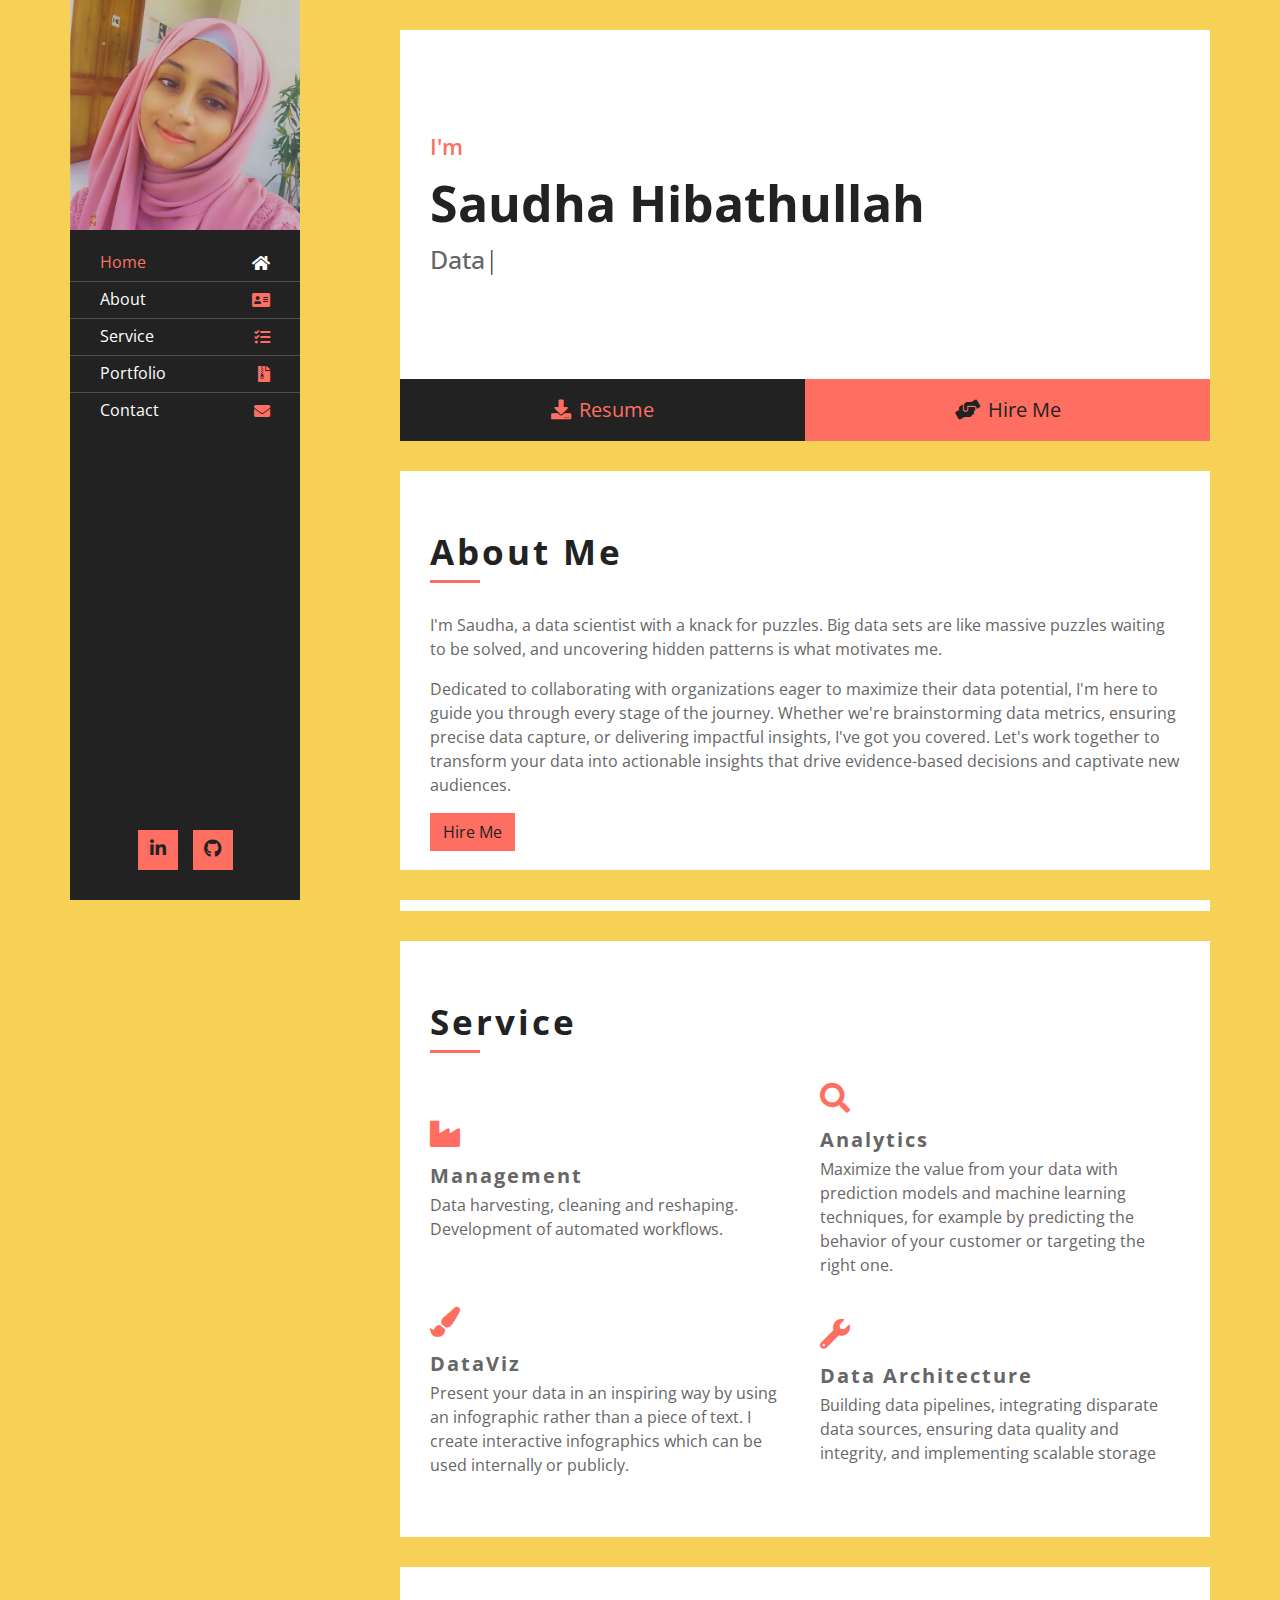
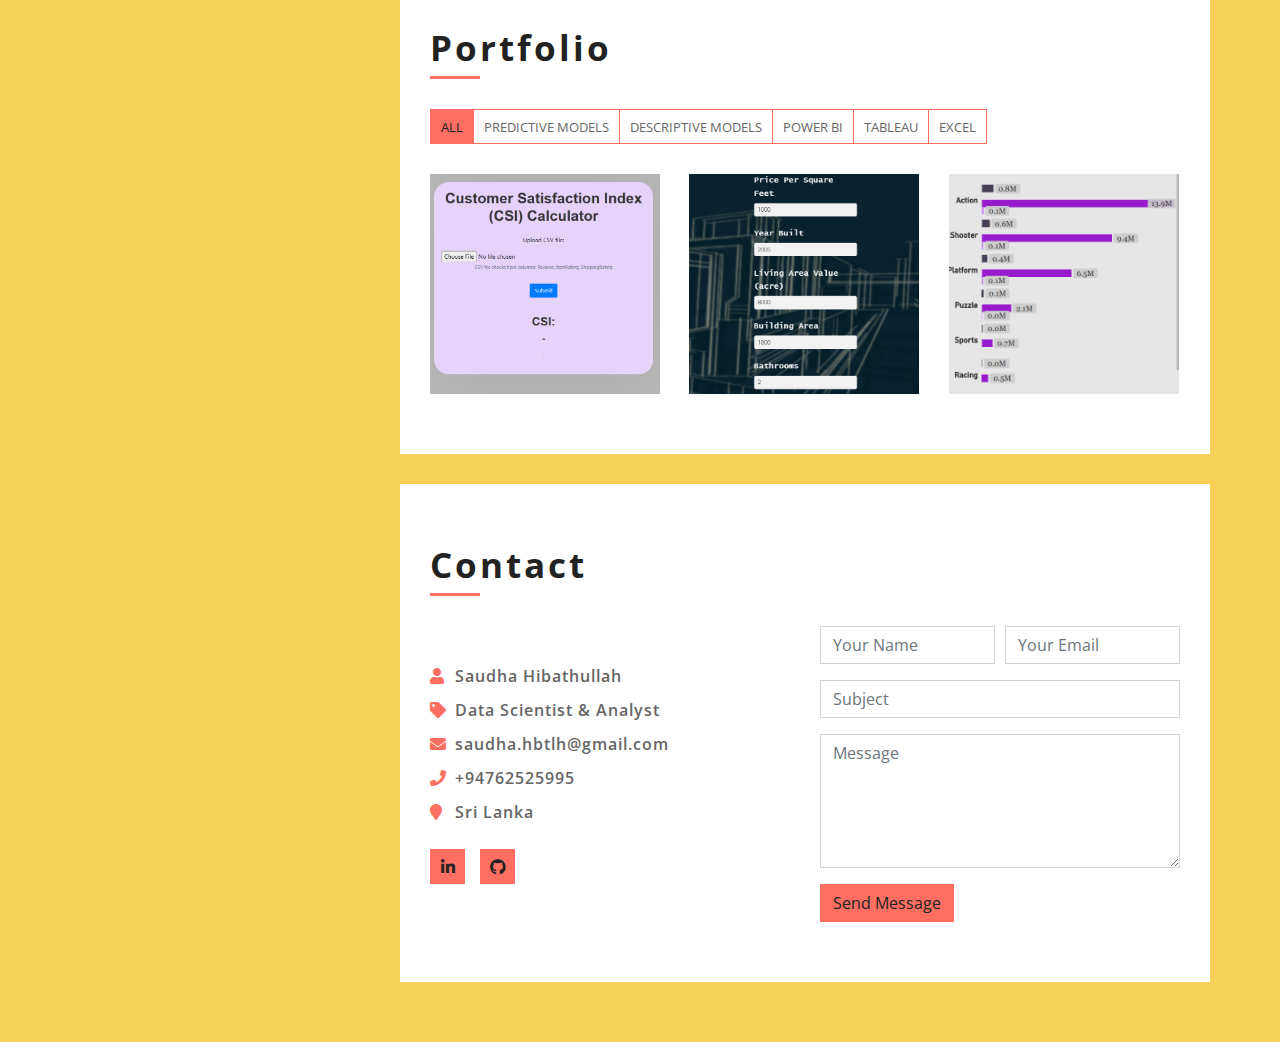
==== index.html @ 856d045b "Add files via upload" ====
<!DOCTYPE html>
<html lang="en">
    <head>
        <meta charset="utf-8">
        <title>Resume Website Template Free Download</title>
        <meta content="width=device-width, initial-scale=1.0" name="viewport">
        <meta content="Resume Website Template Free Download" name="keywords">
        <meta content="Resume Website Template Free Download" name="description">

        <!-- Favicon -->
        <link href="img/favicon.ico" rel="icon">

        <!-- Google Fonts -->
        <link href="https://fonts.googleapis.com/css2?family=Open+Sans:300;400;600;700;800&display=swap" rel="stylesheet">

        <!-- CSS Libraries -->
        <link href="https://stackpath.bootstrapcdn.com/bootstrap/4.4.1/css/bootstrap.min.css" rel="stylesheet">
        <link href="https://cdnjs.cloudflare.com/ajax/libs/font-awesome/5.10.0/css/all.min.css" rel="stylesheet">
        <link href="lib/slick/slick.css" rel="stylesheet">
        <link href="lib/slick/slick-theme.css" rel="stylesheet">
        <link href="lib/lightbox/css/lightbox.min.css" rel="stylesheet">

        <!-- Template Stylesheet -->
        <link href="css/style.css" rel="stylesheet">
    </head>

    <body data-spy="scroll" data-target=".navbar" data-offset="51">
        <div class="wrapper">
            <div class="sidebar" style="width: 230px;">
                <div class="sidebar-header">
                    <img src="img/portofolio.png" alt="Image">
                </div>
                <div class="sidebar-content">
                    <nav class="navbar navbar-expand-md bg-dark navbar-dark">
                        <a href="#" class="navbar-brand">Navigation</a>
                        <button type="button" class="navbar-toggler" data-toggle="collapse" data-target="#navbarCollapse">
                            <span class="navbar-toggler-icon"></span>
                        </button>
                        <div class="collapse navbar-collapse" id="navbarCollapse">
                            <ul class="nav navbar-nav">
                                <li class="nav-item">
                                    <a class="nav-link" href="#header">Home<i class="fa fa-home"></i></a>
                                </li>
                                <li class="nav-item">
                                    <a class="nav-link" href="#about">About<i class="fa fa-address-card"></i></a>
                                </li>
                                <li class="nav-item">
                                    <a class="nav-link" href="#service">Service<i class="fa fa-tasks"></i></a>
                                </li>
                                <li class="nav-item">
                                    <a class="nav-link" href="#portfolio">Portfolio<i class="fa fa-file-archive"></i></a>
                                </li>
                                <li class="nav-item">
                                    <a class="nav-link" href="#contact">Contact<i class="fa fa-envelope"></i></a>
                                </li>
                            </ul>
                        </div>
                    </nav>
                </div>
                <div class="sidebar-footer" style="width: 230px">
                    <a href="https://www.linkedin.com/in/saudha-hibathullah-7328602b0/" target="_blank"><i class="fab fa-linkedin-in"></i></a>

                    <a href="https://github.com/saudha-hbtlh" target="_blank"><i class="fab fa-github"></i></a>
                </div>
            </div>
            <div class="content">
                <!-- Header Start -->
                <div class="header" id="header">
                    <div class="content-inner">
                        <p>I'm</p>
                        <h1>Saudha Hibathullah</h1>
                        <h2></h2>
                        <div class="typed-text">Data Scientist , Data Analyst</div>
                    </div>
                </div>
                <!-- Header End -->
                
                <!-- Large Button Start -->
                <div class="large-btn">
                    <div class="content-inner">
                        <a class="btn" href="Resume.pdf" target="_blank"><i class="fa fa-download"></i>Resume</a>
                        <a id="hireMeBtn" class="btn" href="#"><i class="fa fa-hands-helping"></i>Hire Me</a>
                    </div>
                </div>
                <!-- Large Button End -->
                
                <!-- About Start -->
                <div class="about" id="about">
                    <div class="content-inner">
                        <div class="content-header">
                            <h2>About Me</h2>
                        </div>
                        <div class="row align-items-center">
                            
                            <div class="col-md-6 col-lg-12">
                                <p>
                                    I'm Saudha, a data scientist with a knack for puzzles. Big data sets are like massive puzzles waiting to be solved, and uncovering hidden patterns is what motivates me.
                                </p>
                                <p>
                                    Dedicated to collaborating with organizations eager to maximize their data potential, I'm here to guide you through every stage of the journey. Whether we're brainstorming data metrics, ensuring precise data capture, or delivering impactful insights, I've got you covered. Let's work together to transform your data into actionable insights that drive evidence-based decisions and captivate new audiences.
                                </p>
                                <a <a id="hireBtn" class="btn" href="#">Hire Me</a>
                            </div>
                        </div>
                    </div>
                </div>
                <!-- About End -->

                 <!-- Service Start -->
                 <div class="service" id="service">
                    <div class="content-inner">
                        <div class="content-header">
                            <h2>Service</h2>
                        </div>
                        <div class="row align-items-center">
                            <div class="col-md-6">
                                <div class="srv-col">
                                    <i class="fa fa-industry"></i>
                                    <h3>Management</h3>
                                    <p>Data harvesting, cleaning and reshaping. Development of automated workflows.</p>
                                </div>
                            </div>
                            <div class="col-md-6">
                                <div class="srv-col">
                                    <i class="fa fa-search"></i>
                                    <h3>Analytics</h3>
                                    <p>Maximize the value from your data with prediction models and machine learning techniques, for example by predicting the behavior of your customer or targeting the right one.

                                    </p>
                                </div>
                            </div>
                            <div class="col-md-6">
                                <div class="srv-col">
                                    <i  class="fa fa-paint-brush" aria-hidden="true""></i>
                                    <h3>DataViz</h3>
                                    <p>Present your data in an inspiring way by using an infographic rather than a piece of text. I create interactive infographics which can be used internally or publicly.</p>
                                </div>
                            </div>
                            <div class="col-md-6">
                                <div class="srv-col">
                                    <i class="fa fa-wrench"></i>
                                    <h3>Data Architecture</h3>
                                    <p>Building data pipelines, integrating disparate data sources, ensuring data quality and integrity, and implementing scalable storage </p>
                                </div>
                            </div>
                        </div>
                    </div>
                </div>
                <!-- Service Start -->
                
                <!-- Portfolio Start -->
                <div class="portfolio" id="portfolio">
                    <div class="content-inner">
                        <div class="content-header">
                            <h2>Portfolio</h2>
                        </div>
                        <div class="row">
                            <div class="col-lg-12">
                                <ul id="portfolio-flters">
                                    <li data-filter="*" class="filter-active">All</li>
                                    <li data-filter=".web-des">Predictive Models</li>
                                    <li data-filter=".web-dev">Descriptive Models</li>
                                    <li data-filter=".dig-mar">Power BI</li>
                                    <li data-filter=".tableau">Tableau</li>
                                    <li data-filter=".excel">Excel</li>
                                </ul>
                            </div>
                        </div>
                        <div class="row portfolio-container">
                            <div class="col-lg-4 col-md-6 portfolio-item web-dev">
                                <div class="portfolio-wrap">
                                    <figure>
                                        <img src="img/sales.png" class="img-fluid" alt="">
                                        <a href="salesmodel.html" class="link-preview" title="Preview"><i class="fa fa-eye"></i></a>
                                        <a href="https://github.com/saudha-hbtlh/Sales-Sheet-Scanner" target="_blank" class="link-details" title="View the project"><i class="fa fa-link"></i></a>
                                        <a class="portfolio-title" href="#">Sales Sheet Scanner <span>Descriptive Model</span></a>
                                    </figure>
                                </div>
                            </div>

                            <div class="col-lg-4 col-md-6 portfolio-item web-des">
                                <div class="portfolio-wrap">
                                    <figure>
                                        <img src="img/georgia1.png" class="img-fluid" alt="">
                                        <a href="georgia.html" class="link-preview" title="Preview"><i class="fa fa-eye"></i></a>
                                        <a href="https://github.com/saudha-hbtlh/Georgia-RealEstate-Price-Prediction/tree/main" class="link-details" title="View the project"><i class="fa fa-link"></i></a>
                                        <a class="portfolio-title" href="#">Georgia Real Estate Price Prediction Web App <span>Predictive Model</span></a>
                                    </figure>
                                </div>
                            </div>

                            <div class="col-lg-4 col-md-6 portfolio-item dig-mar">
                                <div class="portfolio-wrap">
                                    <figure>
                                        <img src="img/vg4.png" class="img-fluid" alt="">
                                        <a href="vg.html" class="link-preview" title="Preview"><i class="fa fa-eye"></i></a>
                                        <a class="portfolio-title" href="#">Market Trends of Video Games <span>Power BI</span></a>
                                    </figure>
                                </div>
                            </div>

                           
                        </div>
                    </div>
                </div>
                <!-- Portfolio End -->
                
                <!-- Contact Start -->
                <div class="contact" id="contact">
                    <div class="content-inner">
                        <div class="content-header">
                            <h2>Contact</h2>
                        </div>
                        <div class="row align-items-center">
                            <div class="col-md-6">
                                <div class="contact-info">
                                    <p><i class="fa fa-user"></i>Saudha Hibathullah</p>
                                    <p><i class="fa fa-tag"></i>Data Scientist & Analyst</p>
                                    <p><i class="fa fa-envelope"></i><a href="mailto:saudha.hbtlh@gmail.com">saudha.hbtlh@gmail.com</a></p>
                                    <p><i class="fa fa-phone"></i><a href="tel:+94762525995">+94762525995</a></p>
                                    <p><i class="fa fa-map-marker"></i>Sri Lanka</p>
                                    <div class="social">
                                        <a class="btn" href="https://www.linkedin.com/in/saudha-hibathullah-7328602b0/" target="_blank"><i class="fab fa-linkedin-in"></i></a>
                                        <a class="btn" href="https://github.com/saudha-hbtlh" target="_blank"><i class="fab fa-github"></i></a>
                                    </div>
                                </div>
                            </div>
                            <div class="col-md-6">
                                <form id="myForm" action="https://api.web3forms.com/submit" method="POST" class="form">
                                    <input type="hidden" name="access_key" value="69e01847-ccc5-4aa5-8fdf-05f185cad42c">
                                    <div class="form-row">
                                        <div class="form-group col-md-6">
                                            <input type="text" class="form-control" placeholder="Your Name" name="name">
                                        </div>
                                        <div class="form-group col-md-6">
                                            <input type="email" class="form-control" placeholder="Your Email" name="email">
                                        </div>
                                    </div>
                                    <div class="form-group">
                                        <input type="text" class="form-control" placeholder="Subject" name="subject">
                                    </div>
                                    <div class="form-group">
                                        <textarea class="form-control" rows="5" placeholder="Message" name="message"></textarea>
                                    </div>
                                    <div><button class="btn" type="submit">Send Message</button></div>
                                </form>
                                <script>
                                    document.addEventListener("DOMContentLoaded", function() {
                                        // Get the form element
                                        const form = document.getElementById("myForm");
                                        
                                        // Add event listener for form submission
                                        form.addEventListener("submit", function(event) {
                                            // Prevent the default form submission
                                            event.preventDefault();
                                            
                                            // Submit the form data asynchronously
                                            submitForm();
                                        });
                                        
                                        // Function to submit form data asynchronously
                                        function submitForm() {
                                            // Assuming you are using fetch API to submit the form data
                                            fetch(form.action, {
                                                method: form.method,
                                                body: new FormData(form)
                                            })
                                            .then(response => {
                                                // Check if the form submission was successful
                                                if (response.ok) {
                                                    // Clear the form fields
                                                    form.reset();
                                                    alert("Message sent successfully! I'll reach you out shortly");
                                                } else {
                                                    throw new Error("Message failed..");
                                                }
                                            })
                                            .catch(error => {
                                                console.error("Error:", error);
                                            });
                                        }
                                    });
                                </script>
                                
                            </div>
                        </div>
                    </div>
                </div>
                <!-- Contact End -->
                
                <!-- Footer Start -->
                <div class="footer">
                    <div class="content-inner">
                        <div class="row align-items-center">
                           
                        </div>
                    </div>
                </div>
                <!-- Footer Start -->
            </div>
        </div>
        
        <!-- Back to Top -->
        <a href="#" class="back-to-top"><i class="fa fa-angle-double-up"></i></a>
        
        <!-- JavaScript Libraries -->
        <script src="https://code.jquery.com/jquery-3.4.1.min.js"></script>
        <script src="https://stackpath.bootstrapcdn.com/bootstrap/4.4.1/js/bootstrap.bundle.min.js"></script>
        <script src="lib/easing/easing.min.js"></script>
        <script src="lib/slick/slick.min.js"></script>
        <script src="lib/typed/typed.min.js"></script>
        <script src="lib/waypoints/waypoints.min.js"></script>
        <script src="lib/isotope/isotope.pkgd.min.js"></script>
        <script src="lib/lightbox/js/lightbox.min.js"></script>
        
        <!-- Template Javascript -->
        <script src="js/main.js"></script>
    </body>
</html>
---- css/style.css ----
/**********************************/
/********** General CSS ***********/
/**********************************/
body {
    color: #666666;
    background: #F6D155;
    font-family: 'Open Sans', sans-serif;
}

a {
    color: #222222;
    transition: all .3s;
}

a:hover,
a:active,
a:focus {
    color: #FF6F61;
    outline: none;
    text-decoration: none;
}

.btn:focus {
    box-shadow: none;
}


/**********************************/
/****** Layout with Sidebar *******/
/**********************************/
.wrapper {
    position: relative;
    margin: 0 auto;
    width: 100%;
    max-width: 1140px;
}

.wrapper .sidebar {
    position: relative;
    width: 100%;
    float: left;
    background: #222222;
}

.wrapper .content {
    position: relative;
    width: 100%;
    padding: 15px;
    float: left;
    background: #F6D155;
}

.wrapper .sidebar-header,
.wrapper .sidebar-footer {
    display: none;
}

.navbar {
    padding: 15px;
    background: #222222 !important;
}

.navbar-expand-md .navbar-nav .nav-item {
    width: 100%;
    border-top: 1px solid rgba(255, 255, 255, .2);
}

.navbar-expand-md .navbar-nav .nav-item:first-child{
    border-top: none;
}

.navbar-expand-md .navbar-nav .nav-link {
    color: #ffffff;
    padding: 5px 15px 7px 15px;
    transition: all .3s;
}

.navbar-expand-md .navbar-nav .nav-link i {
    color: #FF6F61;
    float: right;
    padding-top: 5px;
    transition: all .3s;
}

.navbar-expand-md .navbar-nav .nav-link:hover,
.navbar-expand-md .navbar-nav .nav-link.active {
    color: #FF6F61;
}

.navbar-expand-md .navbar-nav .nav-link:hover i,
.navbar-expand-md .navbar-nav .nav-link.active i{
    color: #ffffff;
}


.wrapper .sidebar,
.wrapper .content {
    -webkit-transition: margin 200ms ease-out;
    -moz-transition: margin 200ms ease-out;
    -o-transition: margin 200ms ease-out;
    transition: margin 200ms ease-out;
}

@media (min-width: 768px) {
    .wrapper .content {
        padding: 30px 0px 30px 30px;
    }
    
    .wrapper .content::before,
    .wrapper .content::after {
        position: fixed;
        content: "";
        width: 100%;
        height: 30px;
        background: #F6D155;
        z-index: 1;
    }
    
    .wrapper .content::before {
        top: 0;
    }
    
    .wrapper .content::after {
        bottom: 0;
    }
    
    .wrapper .sidebar {
        position: fixed;
        width: 300px;
        height: 100%;
        margin-left: -250px;
        float: left;
        overflow: auto;
        scrollbar-width: thin;
        scrollbar-color: gray;
        z-index: 2;
    }

    .wrapper .sidebar:hover {
        margin-left: 0px;
    }
    
    .wrapper .content {
        position: relative;
        width: calc(100% - 50px);
        margin-left: 50px;
        float: right;
    }
    
    .wrapper .sidebar:hover  .sidebar-header {
        position: relative;
        display: block;
        width: 100%;
    }

    .wrapper .sidebar .sidebar-header img {
        width: 100%;
        height: auto;
    }
    
    .navbar-brand {
        display: none;
    }
    
    .navbar {
        padding: 15px 0;
        flex-direction: column;
    }
    
    .wrapper .sidebar:hover .navbar-expand-md .navbar-nav .nav-link {
        padding: 5px 30px 7px 30px;
    }
    
    .wrapper .sidebar::-webkit-scrollbar {
        width: 7px;
    }

    .wrapper .sidebar::-webkit-scrollbar-track {
        -webkit-box-shadow: inset 0 0 6px rgba(0,0,0,0.1);
    }

    .wrapper .sidebar::-webkit-scrollbar-thumb {
        background-color: darkgrey;
        outline: 1px solid slategrey;
        border-radius: 7px
    }
    
    .navbar-brand {
        display: none;
    }
    
    .sidebar .sidebar-footer {
        width: 300px;
        position: fixed;
        bottom: 0;
        padding: 15px;
        font-size: 0;
        text-align: center;
        background: #222222;
    }
    
    .sidebar .sidebar-footer a {
        display: inline-block;
        width: 40px;
        height: 40px;
        padding: 5px 0;
        margin: 0 15px 15px 0;
        text-align: center;
        font-size: 18px;
        color: #222222;
        background: #FF6F61;
    }
    
    .sidebar .sidebar-footer a:last-child {
        margin-right: 0;
    }
    
    .sidebar .sidebar-footer a:hover {
        color: #FF6F61;
        background: #ffffff;
    }
    
    .sidebar:hover .sidebar-footer {
        display: block;
    }
}

@media (min-width: 992px) {
    .wrapper .sidebar {
        margin: 0;
    }

    .wrapper .content {
        width: calc(100% - 300px);
        margin-left: 300px;
    }

    .sidebar .sidebar-header {
        position: relative;
        display: block;
        width: 100%;
    }
    
    .navbar-expand-md .navbar-nav .nav-link {
        padding: 5px 30px 7px 30px;
    }
    
    .sidebar .sidebar-footer {
        display: block;
    }
}

@media (max-width: 1140px) {
    .wrapper .content {
        padding: 30px;
    }
}

@media (max-width: 576px) {
    .wrapper .content {
        padding: 15px;
    }
}


/**********************************/
/******** Back to Top CSS *********/
/**********************************/
.back-to-top {
    position: fixed;
    display: none;
    width: 30px;
    height: 30px;
    text-align: center;
    line-height: 1;
    font-size: 30px;
    right: 30px;
    bottom: 30px;
    transition: background 0.5s;
    z-index: 11;
}

.back-to-top i {
    color: #222222;
}

.back-to-top i:hover {
    color: #FF6F61;
}

.back-to-top {
    -webkit-animation: action 1s infinite  alternate;
    animation: action 1s infinite  alternate;
}

@-webkit-keyframes action {
    0% { transform: translateY(0); }
    100% { transform: translateY(-15px); }
}

@keyframes action {
    0% { transform: translateY(0); }
    100% { transform: translateY(-15px); }
}


/**********************************/
/*********** Header CSS ***********/
/**********************************/
.header {
    position: relative;
    background: #ffffff;
}

.header .content-inner {
    padding: 100px 30px;
    background: url() right bottom no-repeat;
    background-size: contain;
}

.header p {
    color: #FF6F61;
    font-size: 22px;
    font-weight: 600;
    margin-bottom: 10px;
}

.header h1 {
    color: #222222;
    font-size: 50px;
    font-weight: 700;
}

.header h2 {
    display: inline-block;
    margin: 0;
    height: 25px;
    font-size: 25px;
}

.header .typed-text {
    display: none;
}

.header .typed-cursor {
    font-size: 25px;
    font-weight: 300;
    color: #222222;
}

.large-btn .content-inner {
    font-size: 0;
    border-bottom: 30px solid #F6D155;
}

.large-btn .btn {
    position: relative;
    width: 50%;
    padding: 15px 0;
    color: #FF6F61;
    font-size: 20px;
    background: #222222;
    border-radius: 0;
}

.large-btn .btn:last-child {
    color: #222222;
    background: #FF6F61;
}

.large-btn .btn i {
    margin-right: 8px;
}

.large-btn .btn::after {
    position: absolute;
    content: "";
    width: 0;
    height: 100%;
    top: 0;
    left: 0;
    transition: all .3s;
}

.large-btn .btn:hover::after {
    width: 100%;
    background: rgba(255, 255, 255, .1);
}


/**********************************/
/******* Content Header CSS *******/
/**********************************/
.content-header {
    position: relative;
    width: 100%;
    margin-bottom: 30px;
    padding-bottom: 10px;
}

.content-header h2 {
    color: #222222;
    font-size: 35px;
    font-weight: 700;
    letter-spacing: 3px;
    margin: 0;
}

.content-header::after {
    content: '';
    position: absolute;
    display: block;
    width: 50px;
    height: 3px;
    bottom: 0;
    left: 0;
    background: #FF6F61;
}


/**********************************/
/*********** About CSS ************/
/**********************************/
.about {
    position: relative;
    padding: 60px 30px;
    background: #ffffff;
    border-bottom: 30px solid #F6D155;
}


.about img {
    width: 100%;
    height: auto;
}

@media(max-width: 767.98px) {
    .about img {
        margin-bottom: 15px;
    }
}

.about .btn {
    border-radius: 0;
    color: #222222;
    background: #FF6F61;
    transition: all .3s;
}

.about .btn:hover {
    color: #FF6F61;
    background: #222222;
}

.about .skills {
    padding-top: 15px;
}

.about .skill-name {
    margin-top: 15px;
}

.about .skill-name p {
    display: inline-block;
    margin-bottom: 5px;
    font-size: 16px;
    font-weight: 400;
}

.about .skill-name p:last-child {
    float: right;
}

.about .progress {
    height: 5px;
    border: 1px solid #FF6F61;
    border-radius: 0;
    background: #ffffff;
}

.about .progress .progress-bar {
    width: 1px;
    background: #FF6F61;
    border-radius: 0;
    transition: 1s;
}


/**********************************/
/********* Education CSS **********/
/**********************************/
.education {
    position: relative;
    padding: 60px 30px;
    background: #ffffff;
    border-bottom: 30px solid #F6D155;
}

.education .edu-col {
    position: relative;
    width: 100%;
    padding: 20px 0 20px 20px;
    border-left: 1px solid #FF6F61;
    border-bottom: 1px solid #FF6F61;
}

.education .col-md-6:first-child .edu-col {
    padding-top: 0;
}

.education .col-md-6:last-child .edu-col {
    border-bottom: none;
    padding-bottom: 0;
}

@media (min-width: 768px) {
    .education .col-md-6:nth-child(-n+2) .edu-col {
        padding-top: 0;
    }

    .education .col-md-6:last-child .edu-col,
    .education .col-md-6:nth-last-child(2) .edu-col {
        border-bottom: none;
        padding-bottom: 0;
    }
}

.education .edu-col span {
    position: relative;
    display: block;
    font-size: 13px;
    letter-spacing: 1px;
    margin-bottom: 10px;
}

.education .edu-col span::before {
    position: absolute;
    content: "";
    width: 11px;
    height: 11px;
    background: #FF6F61;
    top: 5px;
    left: -26px;
    border-radius: 5px;
}

.education .edu-col span i {
    color: #FF6F61;
}

.education .edu-col h3 {
    font-size: 20px;
    font-weight: 700;
    letter-spacing: 2px;
}

.education .edu-col p {
    margin: 0;
}


/**********************************/
/********* Experience CSS *********/
/**********************************/
.experience {
    position: relative;
    padding: 60px 30px;
    background: #ffffff;
    border-bottom: 30px solid #F6D155;
}

.experience .exp-col {
    position: relative;
    width: 100%;
    padding: 20px 0 20px 20px;
    border-left: 1px solid #FF6F61;
    border-bottom: 1px solid #FF6F61;
}

.experience .col-md-6:first-child .exp-col {
    padding-top: 0;
}

.experience .col-md-6:last-child .exp-col {
    border-bottom: none;
    padding-bottom: 0;
}

@media (min-width: 768px) {
    .experience .col-md-6:nth-child(-n+2) .exp-col {
        padding-top: 0;
    }

    .experience .col-md-6:last-child .exp-col,
    .experience .col-md-6:nth-last-child(2) .exp-col {
        border-bottom: none;
        padding-bottom: 0;
    }
}

.experience .exp-col span {
    position: relative;
    display: block;
    font-size: 13px;
    letter-spacing: 1px;
    margin-bottom: 10px;
}

.experience .exp-col span::before {
    position: absolute;
    content: "";
    width: 11px;
    height: 11px;
    background: #FF6F61;
    top: 5px;
    left: -26px;
    border-radius: 5px;
}

.experience .exp-col span i {
    color: #FF6F61;
}

.experience .exp-col h3 {
    font-size: 20px;
    font-weight: 700;
    letter-spacing: 2px;
    margin-bottom: 5px;
}

.experience .exp-col h4 {
    font-size: 14px;
    font-weight: 400;
    font-style: italic;
    margin-bottom: 5px;
}

.experience .exp-col h5 {
    font-size: 16px;
    font-weight: 600;
    margin-bottom: 10px;
}

.experience .exp-col p {
    margin: 0;
}


/**********************************/
/*********** Service CSS **********/
/**********************************/
.service {
    position: relative;
    padding: 60px 30px 30px 30px;
    background: #ffffff;
    border-bottom: 30px solid #F6D155;
}

.service .srv-col {
    position: relative;
    width: 100%;
    margin-bottom: 30px;
}

.service .srv-col i {
    font-size: 30px;
    color: #FF6F61;
    margin-bottom: 15px;
}

.service .srv-col h3 {
    font-size: 20px;
    font-weight: 700;
    letter-spacing: 2px;
    margin-bottom: 5px;
}

.experience .exp-col h4 {
    font-size: 14px;
    font-weight: 400;
    font-style: italic;
    margin-bottom: 5px;
}

.experience .exp-col h5 {
    font-size: 16px;
    font-weight: 600;
    margin-bottom: 10px;
}

.experience .exp-col p {
    margin: 0;
}


/**********************************/
/********** Portfolio CSS *********/
/**********************************/
.portfolio {
    position: relative;
    padding: 60px 30px 30px 30px;
    background: #ffffff;
    border-bottom: 30px solid #F6D155;
}

.portfolio #portfolio-flters {
    padding: 0;
    margin: -15px 0 30px 0;
    list-style: none;
    font-size: 0;
}

.portfolio #portfolio-flters li {
    cursor: pointer;
    margin: 15px -1px 0 0;
    display: inline-block;
    height: 35px;
    padding: 10px;
    color: #666666;
    font-size: 13px;
    line-height: 15px;
    text-transform: uppercase;
    border: 1px solid #FF6F61;
    background: #ffffff;
    transition: all 0.3s ease-in-out;
}

.portfolio #portfolio-flters li:hover,
.portfolio #portfolio-flters li.filter-active {
    background: #FF6F61;
    color: #222222;
}

.portfolio .portfolio-item {
    position: relative;
    height: 250px;
    overflow: hidden;
}

.portfolio .portfolio-item figure {
    background: #ffffff;
    overflow: hidden;
    height: 220px;
    position: relative;
    border-radius: 0;
    margin: 0; 
}

.portfolio .portfolio-item figure img {
    width: 100%; 
    height: 100%; 
    object-fit: cover; 
}

.portfolio .portfolio-item figure:hover img {
    opacity: 0.3;
    transition: 0.3s;
}

.portfolio .portfolio-item figure .link-preview,
.portfolio .portfolio-item figure .link-details,
.portfolio .portfolio-item figure .portfolio-title {
    position: absolute;
    display: inline-block;
    opacity: 0;
    line-height: 1;
    text-align: center;
    width: 45px;
    height: 35px;
    background: #FF6F61;
    transition: 0.2s linear;
}

.portfolio .portfolio-item figure .link-preview i,
.portfolio .portfolio-item figure .link-details i {
    color: #222222;
    padding-top: 10px;
    font-size: 16px;
}

.portfolio .portfolio-item figure .link-preview:hover,
.portfolio .portfolio-item figure .link-details:hover {
    background: #222222;
}

.portfolio .portfolio-item figure .link-preview:hover i,
.portfolio .portfolio-item figure .link-details:hover i {
    color: #FF6F61;
}

.portfolio .portfolio-item figure .link-preview {
    left: 50%;
    top: calc(25% - 18px);
}

.portfolio .portfolio-item figure .link-details {
    right: 50%;
    top: calc(25% - 18px);
}

.portfolio .portfolio-item figure .portfolio-title {
    margin: 0;
    width: 100%;
    height: 50%;
    left: 0;
    right: 0;
    top: 100%;
    padding: 30px 10px;
    color: #222222;
    font-size: 16px;
    font-weight: 600;
    background: rgba(255, 111, 97, .5);
    border-radius: 0;
}

.portfolio .portfolio-item figure .portfolio-title:hover {
    text-decoration: none;
}

.portfolio .portfolio-item figure .portfolio-title span {
    display: block;
    margin-top: 10px;
    font-family: 'Open Sans', sans-serif;
    font-size: 13px;
    font-weight: 300;
}

.portfolio .portfolio-item figure:hover .link-preview {
    opacity: 1;
    left: calc(50% - 61px);
}

.portfolio .portfolio-item figure:hover .link-details {
    opacity: 1;
    right: calc(50% - 61px);
}

.portfolio .portfolio-item figure:hover .portfolio-title {
    opacity: 1;
    top: 50%;
}


/**********************************/
/*********** Review CSS ***********/
/**********************************/
.review {
    position: relative;
    background: #ffffff;
    border-bottom: 30px solid #F6D155;
}

.review .content-inner {
    position: relative;
    padding: 60px 30px;
    background: url(../img/quote.png) right bottom no-repeat;
}

.review .review-text p {
    font-size: 18px;
    font-style: italic;
}

.review .review-img {
    display: flex;
    align-items: center;
}

.review .review-img img {
    width: 80px; 
    height: 80px; 
    object-fit: cover;
    margin-right: 15px;
}

.review .review-name h3 {
    font-size: 18px;
    font-weight: 700;
    letter-spacing: 2px;
    margin-bottom: 5px;
}

.review .review-name p {
    font-size: 14px;
    margin-bottom: 0;
}

.review .review-text .ratting {
    margin-bottom: 5px;
}

.review .review-text .ratting i {
    color: #FF6F61;
    font-size: 14px;
}

.review .slick-slider:hover .slick-prev {
    left: 30px;
}

.review .slick-slider:hover .slick-next {
    right: 30px;
}

.review-slider .slick-prev,
.review-slider .slick-next {
    width: 35px;
    height: 35px;
    z-index: 1;
    opacity: 0;
    transition: .5s;
    background: rgba(255, 111, 97, .7);
}

.review-slider .slick-prev {
    left: 55px;
}

.review-slider .slick-next {
    right: 55px;
}

.review-slider.slick-slider:hover .slick-prev {
    left: 15px;
    opacity: 1;
}

.review-slider.slick-slider:hover .slick-next {
    right: 15px;
    opacity: 1;
}

.review-slider .slick-prev:hover,
.review-slider .slick-prev:focus,
.review-slider .slick-next:hover,
.review-slider .slick-next:focus {
    background: rgba(0, 0, 0, .7);
}

.review-slider .slick-prev:hover::before,
.review-slider .slick-prev:focus::before,
.review-slider .slick-next:hover::before,
.review-slider .slick-next:focus::before {
    color: #FF6F61;
}

.review-slider .slick-prev::before,
.review-slider .slick-next::before {
    font-family: "Font Awesome 5 Free";
    font-weight: 900;
    font-size: 18px;
    color: #ffffff;
}

.review-slider .slick-prev::before {
    content: "\f104";
}

.review-slider .slick-next::before {
    content: "\f105";
}

.review-slider .slick-dots {
    bottom: 15px;
}

.review-slider .slick-dots li button:before {
    color: #ffffff;
    font-size: 15px;
}

.review-slider .slick-dots li.slick-active button:before {
    color: #FF6F61;
}

.review-slider.slick-slider {
    margin-bottom: 0;
}


/**********************************/
/*********** Contact CSS ***********/
/**********************************/
.contact {
    position: relative;
    padding: 60px 30px 30px 30px;
    background: #ffffff;
}

.contact .contact-info {
    position: relative;
    width: 100%;
    margin-bottom: 30px;
}

.contact .contact-info p {
    font-size: 16px;
    font-weight: 600;
    letter-spacing: 1px;
    margin-bottom: 10px;
}

.contact .contact-info p i {
    width: 25px;
    color: #FF6F61;
}

.contact .contact-info p a {
    color: #666666;
}

.contact .contact-info p a:hover {
    color: #FF6F61;
    text-decoration: none;
}

.contact .social {
    font-size: 0;
}

.contact .social a {
    width: 35px;
    height: 35px;
    padding: 5px 0;
    color: #222222;
    background: #FF6F61;
    border-radius: 0;
    margin-top: 15px;
    margin-right: 15px;
    transition: all .3s;
}

.contact .social a:last-child {
    margin-right: 0;
}

.contact .social a:hover {
    color: #FF6F61;
    background: #222222;
}

.contact .form {
    position: relative;
    width: 100%;
    margin-bottom: 30px;
}

.contact .form .form-control {
    border-radius: 0;
}

.contact .form .form-control:focus {
    box-shadow: none;
    border-color: #FF6F61;
}

.contact .form .btn {
    color: #222222;
    background: #FF6F61;
    border-radius: 0;
    transition: all .3s;
}

.contact .form .btn:hover {
    color: #FF6F61;
    background: #222222;
}


/**********************************/
/*********** Footer CSS ***********/
/**********************************/
.footer {
    position: relative;
    width: 100%;
    padding: 30px 30px 0 30px;
    background: #F6D155;
}

.footer .col-md-6:last-child {
    text-align: right;
}

@media(max-width: 767.98px) {
    .footer .col-md-6,
    .footer .col-md-6:last-child{
        text-align: center;
    }
}

.footer p {
    color: #222222;
    margin: 0;
}

.footer a {
    color: #FF6F61;
    font-weight: 600;
}

.footer a:hover {
    color: #222222;
}
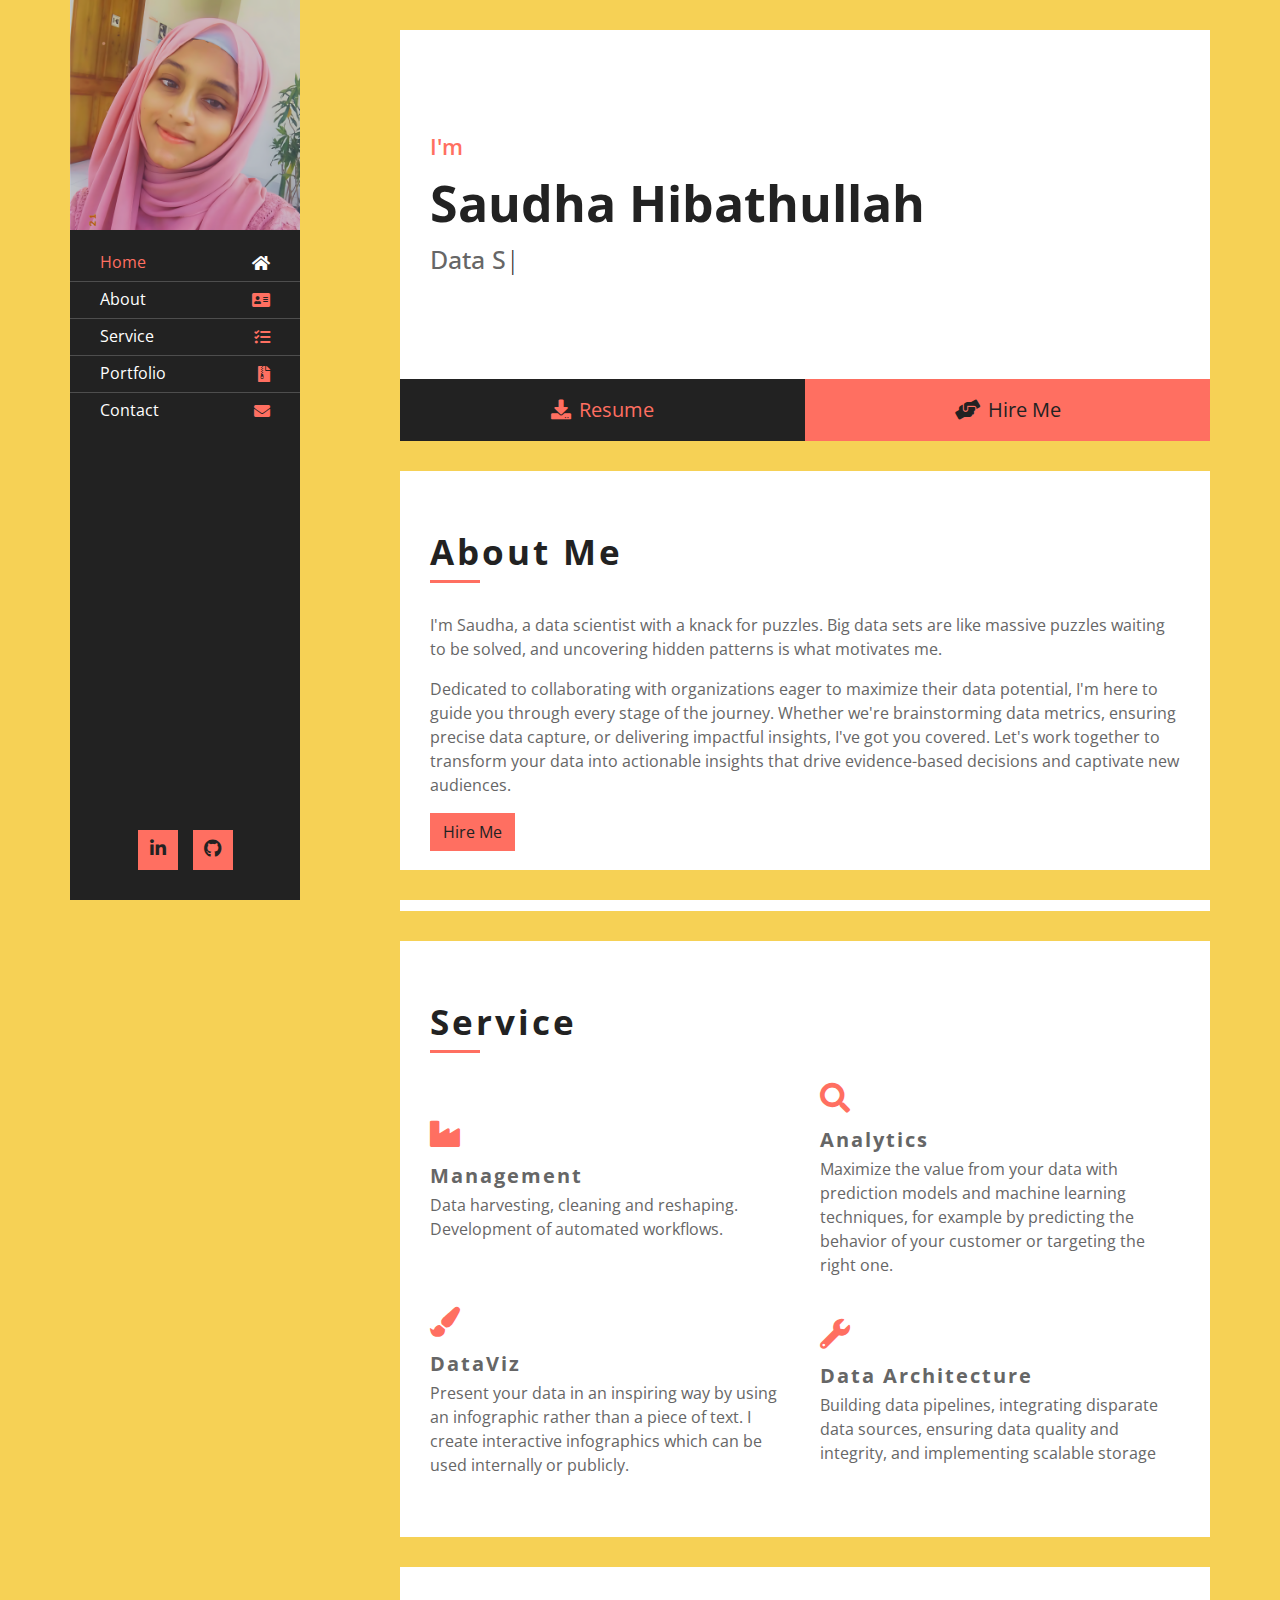
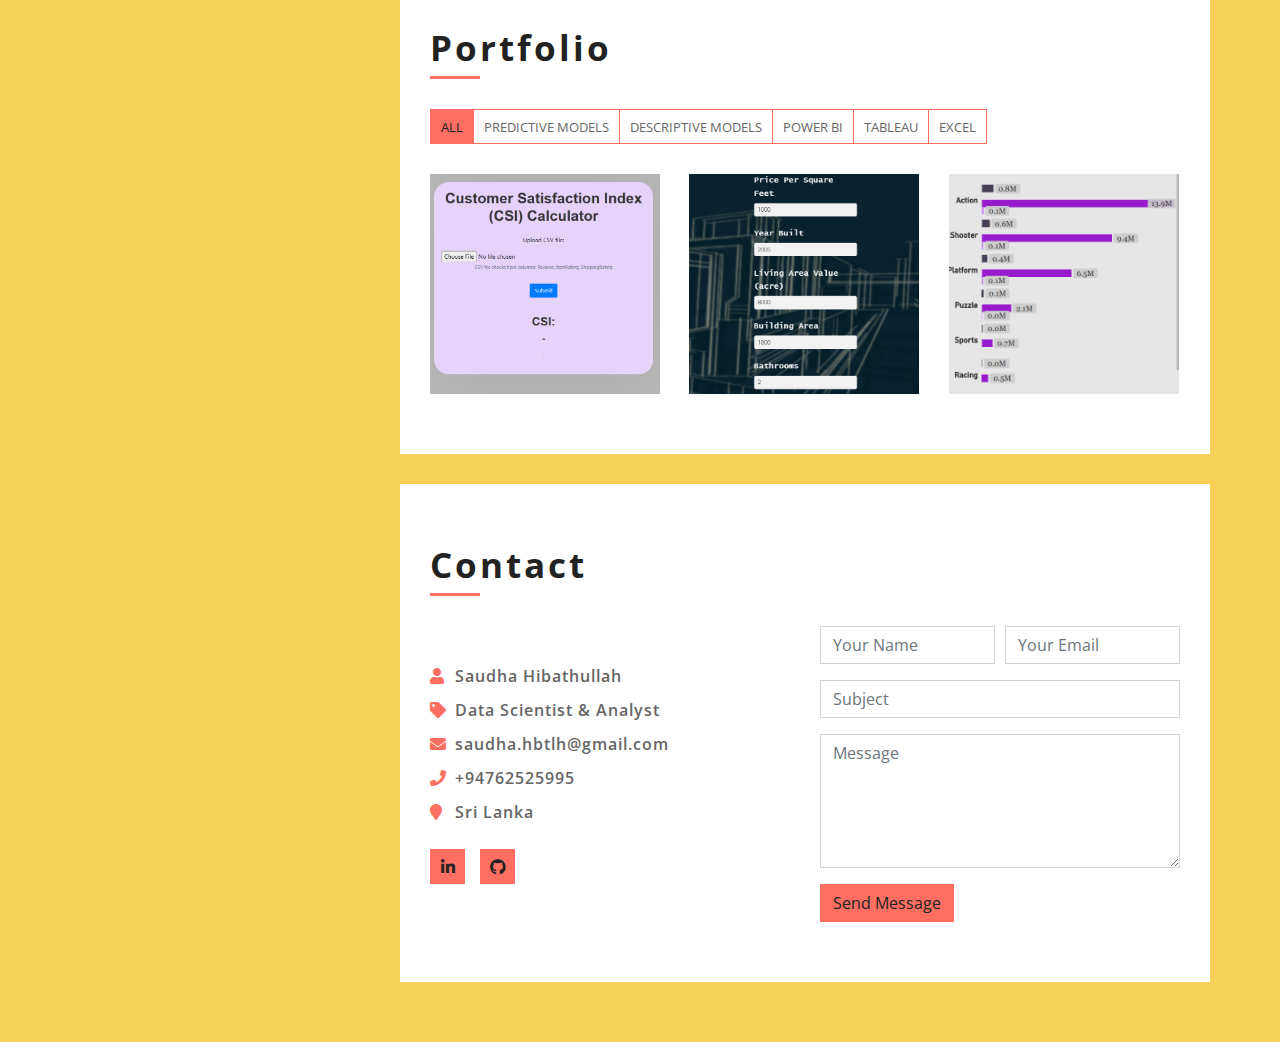
==== commit ce1c9a5e: "Update index.html" ====
--- a/index.html
+++ b/index.html
@@ -2,10 +2,10 @@
 <html lang="en">
     <head>
         <meta charset="utf-8">
-        <title>Resume Website Template Free Download</title>
+        <title>Saudha Hibathullah</title>
         <meta content="width=device-width, initial-scale=1.0" name="viewport">
-        <meta content="Resume Website Template Free Download" name="keywords">
-        <meta content="Resume Website Template Free Download" name="description">
+        <meta content="Saudha Hibathullah" name="keywords">
+        <meta content="Saudha Hibathullah" name="description">
 
         <!-- Favicon -->
         <link href="img/favicon.ico" rel="icon">
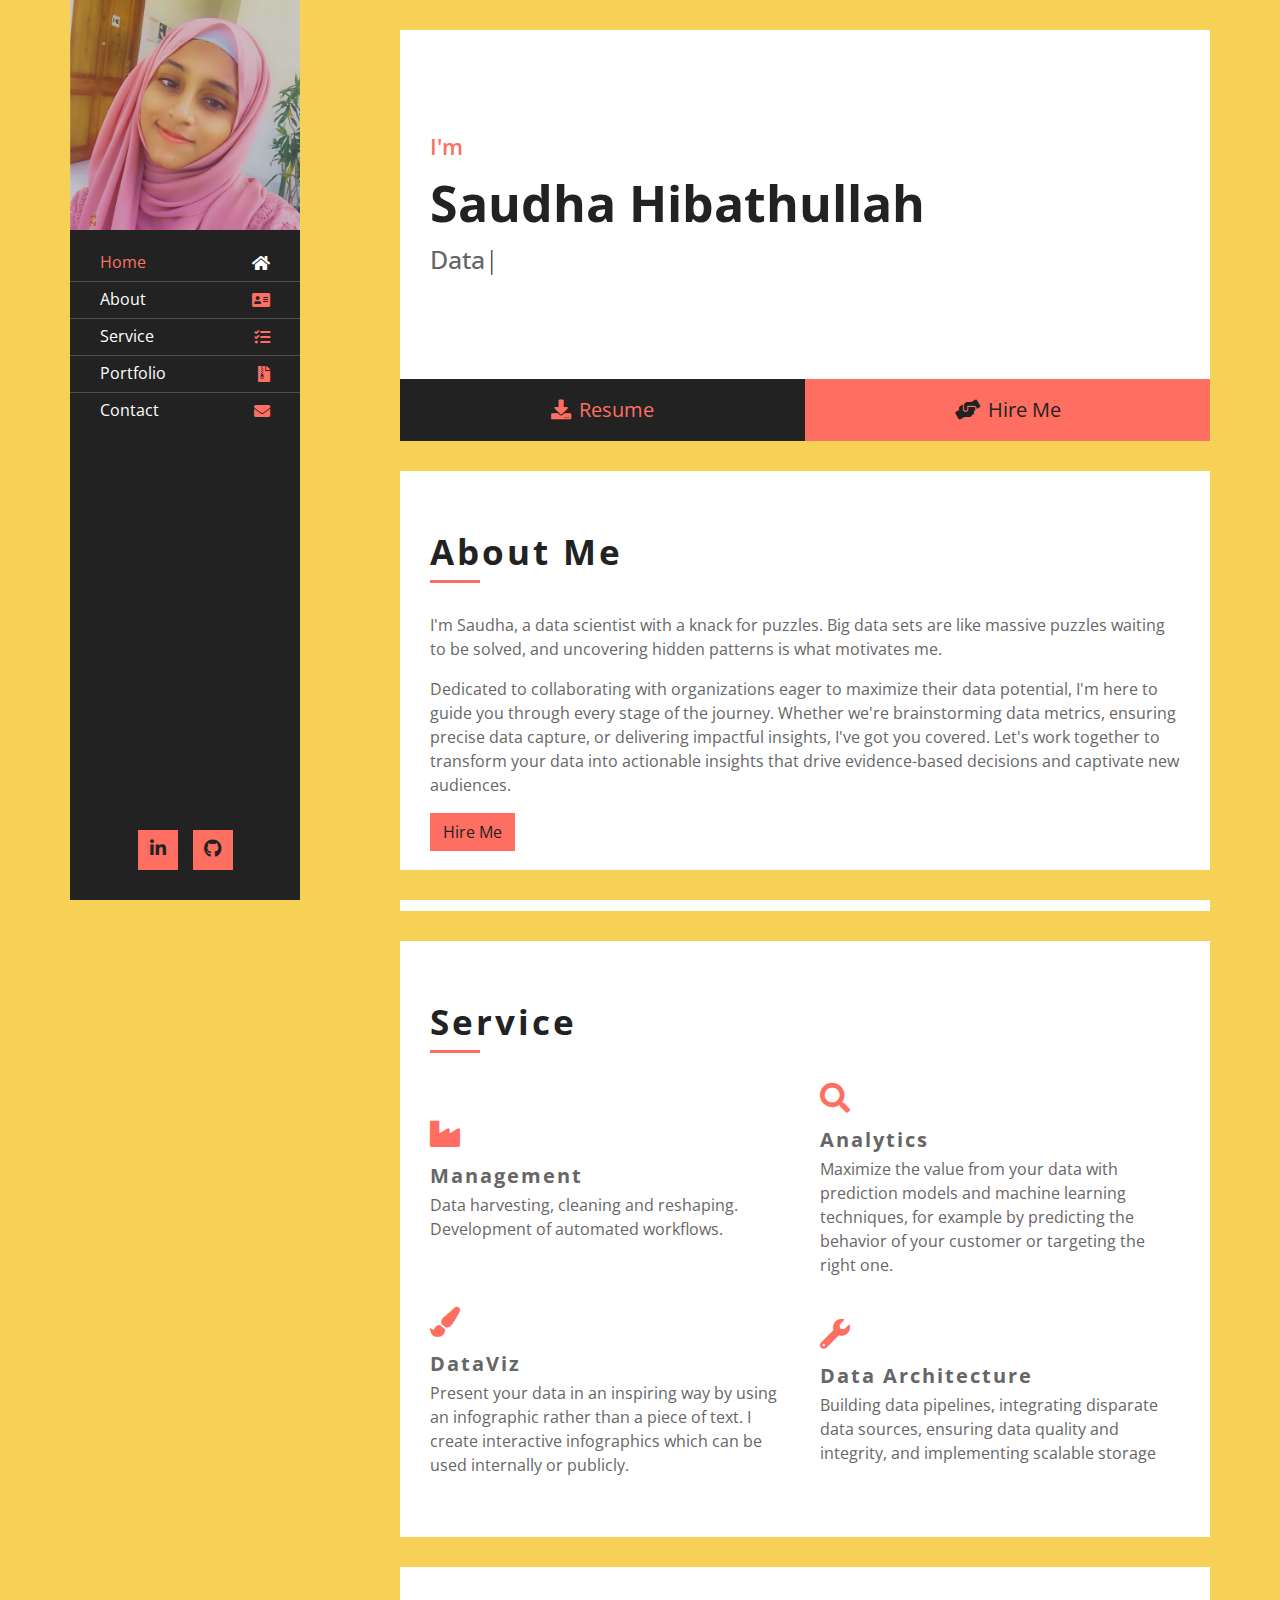
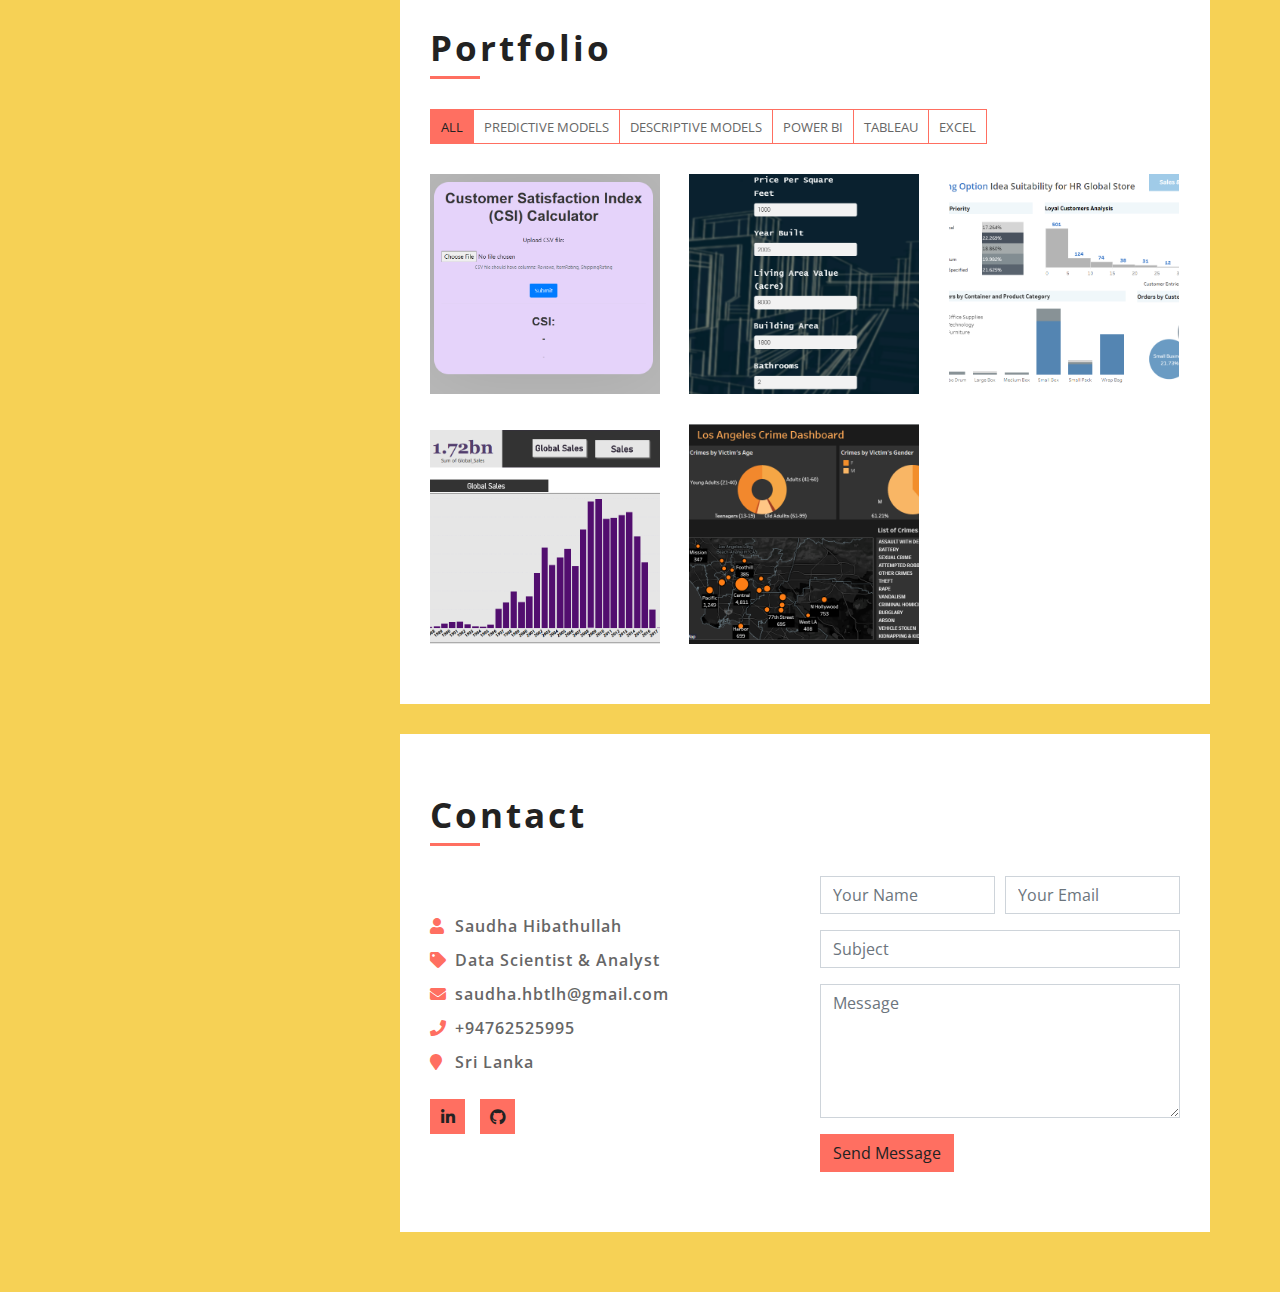
==== commit 939ec962: "Add files via upload" ====
--- a/index.html
+++ b/index.html
@@ -4,8 +4,8 @@
         <meta charset="utf-8">
         <title>Saudha Hibathullah</title>
         <meta content="width=device-width, initial-scale=1.0" name="viewport">
-        <meta content="Saudha Hibathullah" name="keywords">
-        <meta content="Saudha Hibathullah" name="description">
+        <meta content="SaudhaTheDataScientist" name="keywords">
+        <meta content="SaudhaTheDataScientist" name="description">
 
         <!-- Favicon -->
         <link href="img/favicon.ico" rel="icon">
@@ -171,8 +171,8 @@
                                 <div class="portfolio-wrap">
                                     <figure>
                                         <img src="img/sales.png" class="img-fluid" alt="">
+                                        <a href="https://github.com/saudha-hbtlh/Sales-Sheet-Scanner" target="_blank" class="link-details" title="View the project"><i class="fa fa-link"></i></a>
                                         <a href="salesmodel.html" class="link-preview" title="Preview"><i class="fa fa-eye"></i></a>
-                                        <a href="https://github.com/saudha-hbtlh/Sales-Sheet-Scanner" target="_blank" class="link-details" title="View the project"><i class="fa fa-link"></i></a>
                                         <a class="portfolio-title" href="#">Sales Sheet Scanner <span>Descriptive Model</span></a>
                                     </figure>
                                 </div>
@@ -182,24 +182,49 @@
                                 <div class="portfolio-wrap">
                                     <figure>
                                         <img src="img/georgia1.png" class="img-fluid" alt="">
+                                        <a href="https://github.com/saudha-hbtlh/Georgia-RealEstate-Price-Prediction/tree/main" target="_blank" class="link-details" title="View the project"><i class="fa fa-link"></i></a>
                                         <a href="georgia.html" class="link-preview" title="Preview"><i class="fa fa-eye"></i></a>
-                                        <a href="https://github.com/saudha-hbtlh/Georgia-RealEstate-Price-Prediction/tree/main" class="link-details" title="View the project"><i class="fa fa-link"></i></a>
                                         <a class="portfolio-title" href="#">Georgia Real Estate Price Prediction Web App <span>Predictive Model</span></a>
                                     </figure>
                                 </div>
                             </div>
 
+                            
+                            <div class="col-lg-4 col-md-6 portfolio-item tableau">
+                                <div class="portfolio-wrap">
+                                    <figure>
+                                        <img src="img/premium.png" class="img-fluid" alt="">
+                                        <a href="https://public.tableau.com/views/Premiumshipping_17243006237190/SalesandShipping?:language=en-US&:sid=&:redirect=auth&:display_count=n&:origin=viz_share_link" target="_blank" class="link-details" title="View the project"><i class="fa fa-link"></i></a>
+                                        <a href="Premium shipping Idea Report.pdf" target="_blank" class="link-preview" title="Analysis Report"><i class="fa fa-eye"></i></a>
+                                        <a class="portfolio-title" href="#">Premium Shipping Option- Idea Evaluation Dashboard <span>Tableau</span></a>
+                                    </figure>
+                                </div>
+                            </div>
+
                             <div class="col-lg-4 col-md-6 portfolio-item dig-mar">
                                 <div class="portfolio-wrap">
                                     <figure>
-                                        <img src="img/vg4.png" class="img-fluid" alt="">
+                                        <img src="img/vg5.png" class="img-fluid" alt="">
                                         <a href="vg.html" class="link-preview" title="Preview"><i class="fa fa-eye"></i></a>
                                         <a class="portfolio-title" href="#">Market Trends of Video Games <span>Power BI</span></a>
                                     </figure>
                                 </div>
                             </div>
 
-                           
+                            <div class="col-lg-4 col-md-6 portfolio-item tableau">
+                                <div class="portfolio-wrap">
+                                    <figure>
+                                        <img src="img/crime_data.png" class="img-fluid" alt="">
+                                        <a href="https://public.tableau.com/views/LosAngelesCrimeData_17155264809740/Dashboard1?:language=en-US&:sid=&:redirect=auth&:display_count=n&:origin=viz_share_link" target="_blank"  class="link-details" title="View the project"><i class="fa fa-link"></i></a>
+                                        <a href="crime.html" class="link-preview" title="Preview"><i class="fa fa-eye"></i></a>
+                                        <a class="portfolio-title" href="#">Crime Watch LA: Interactive Data Insights<span>Tableau</span></a>
+                                    </figure>
+                                </div>
+                            </div>
+
+                        
+
+
                         </div>
                     </div>
                 </div>
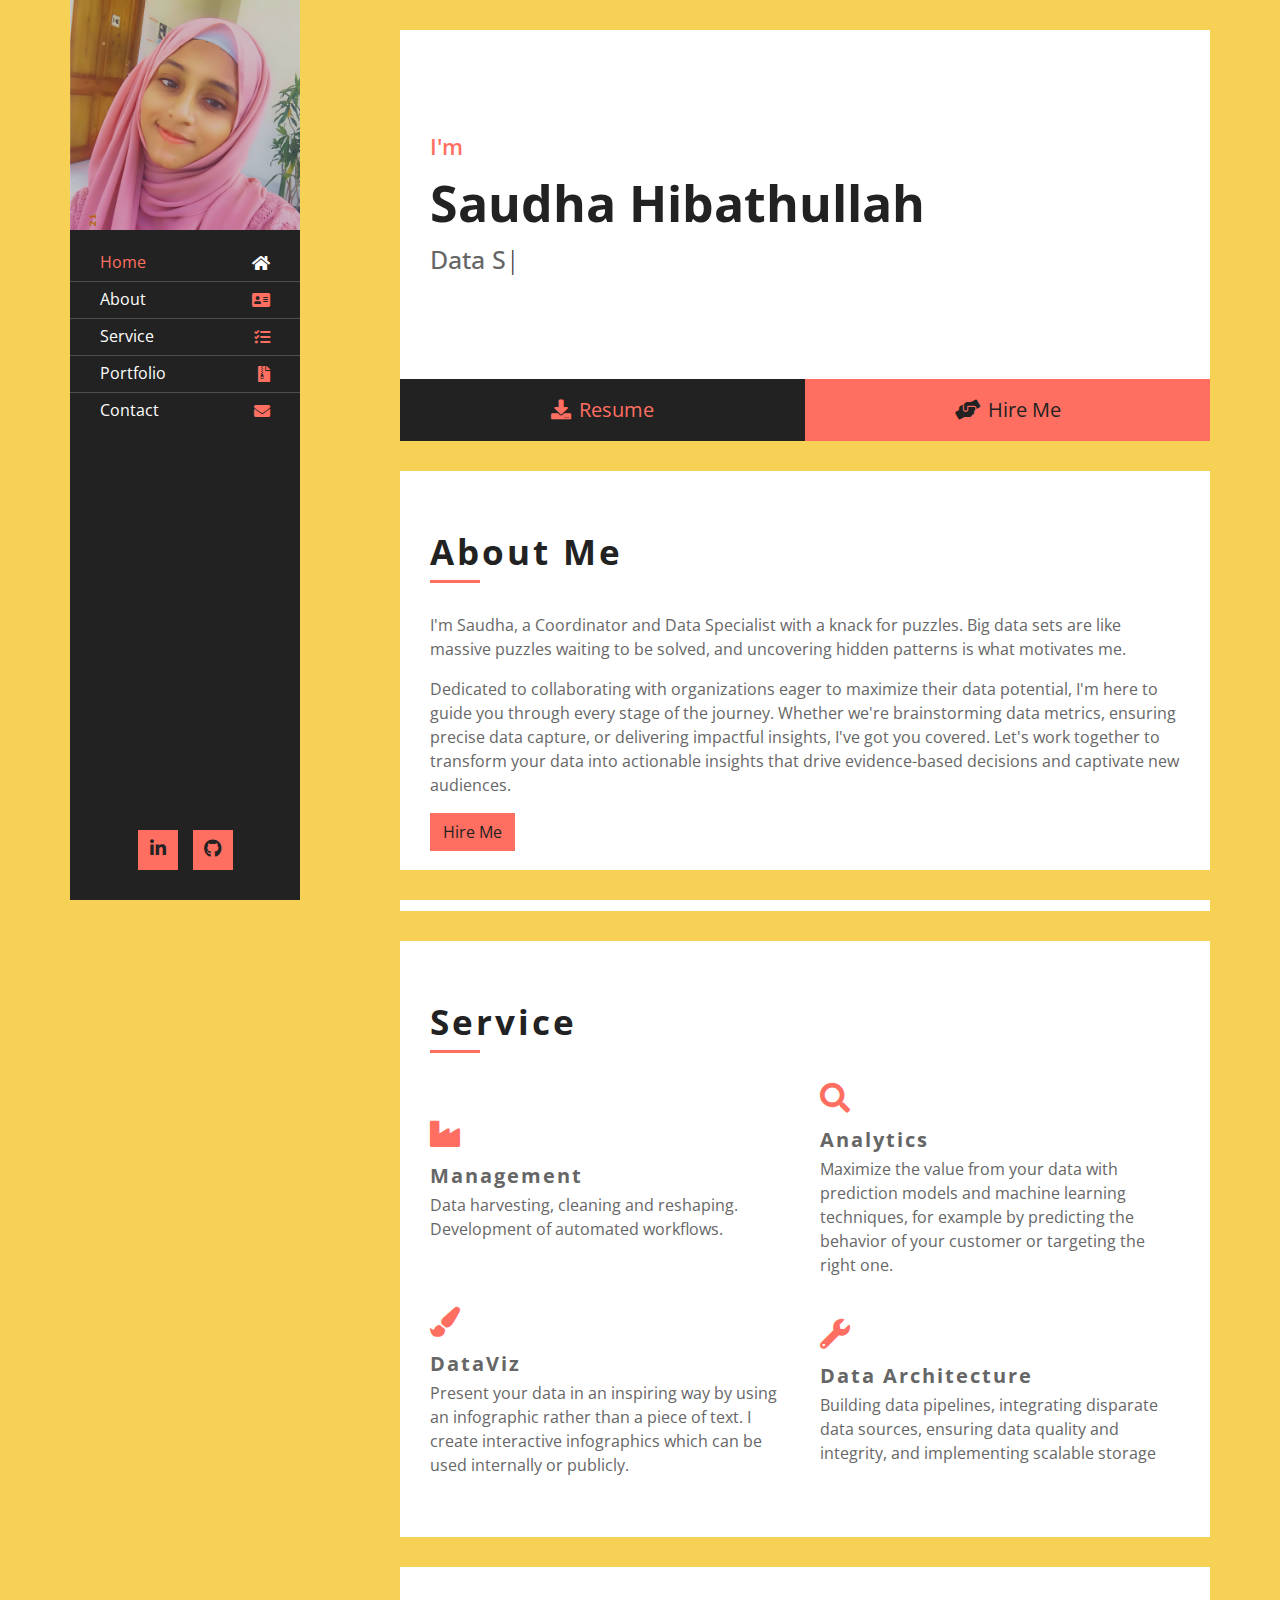
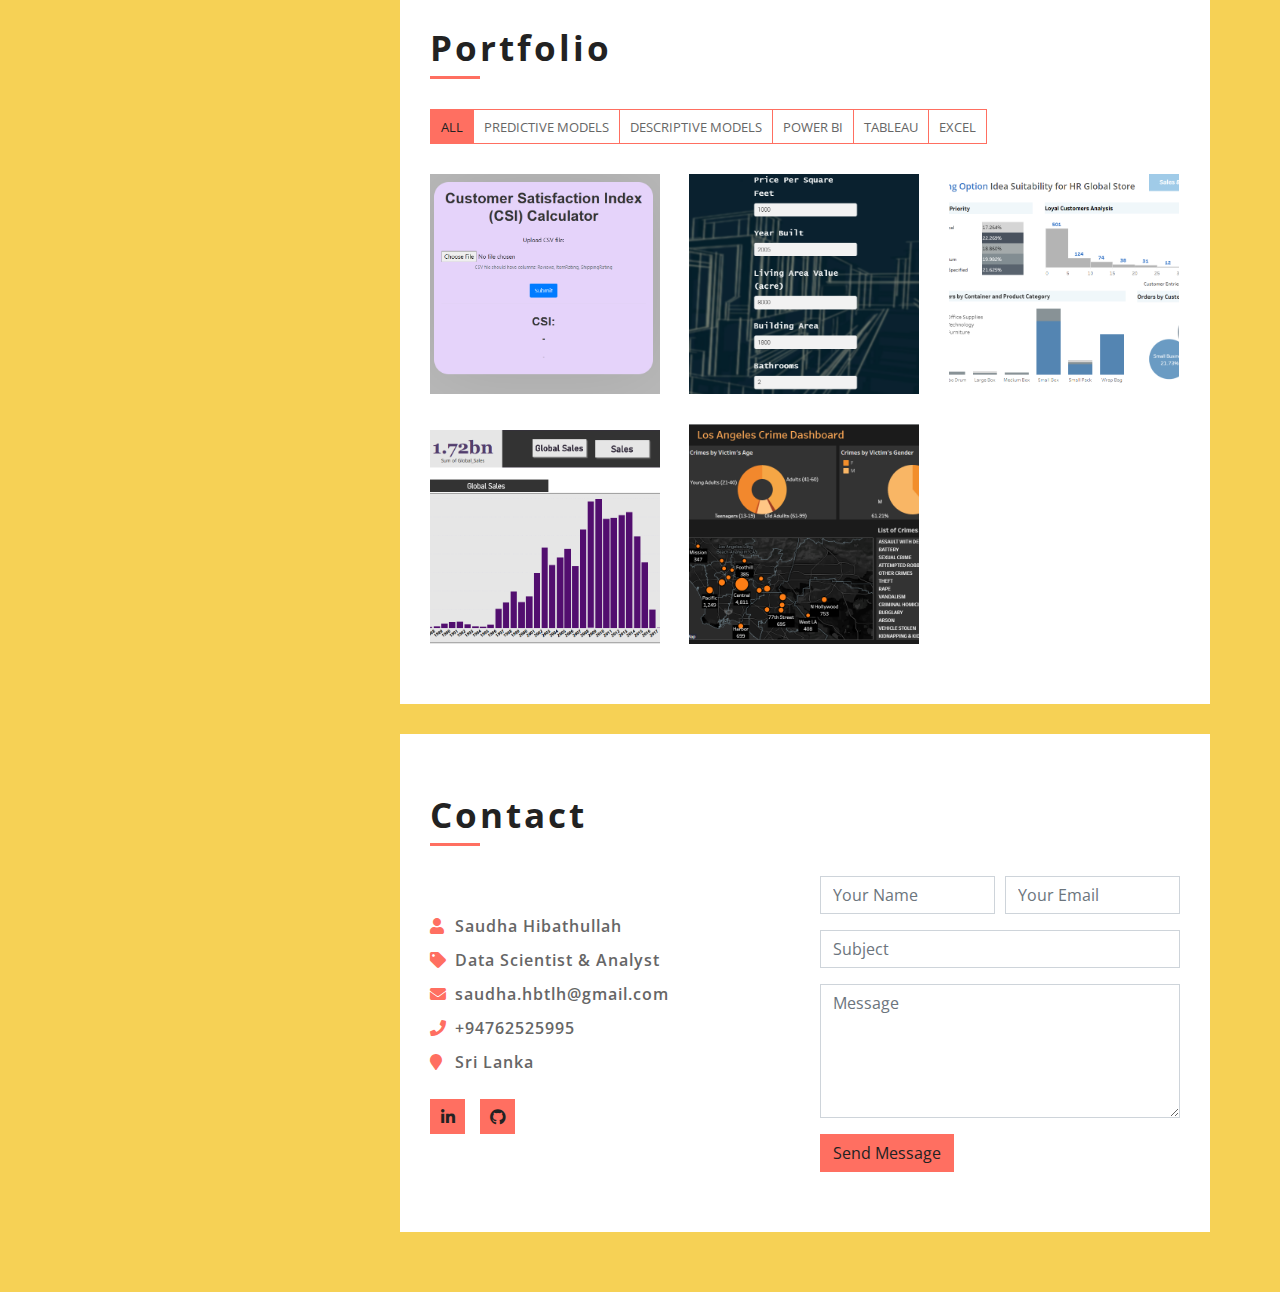
==== commit 8ba6f75c: "Update index.html" ====
--- a/index.html
+++ b/index.html
@@ -4,8 +4,8 @@
         <meta charset="utf-8">
         <title>Saudha Hibathullah</title>
         <meta content="width=device-width, initial-scale=1.0" name="viewport">
-        <meta content="SaudhaTheDataScientist" name="keywords">
-        <meta content="SaudhaTheDataScientist" name="description">
+        <meta content="SaudhaTheDataSpecialist" name="keywords">
+        <meta content="SaudhaTheDataSpecialist" name="description">
 
         <!-- Favicon -->
         <link href="img/favicon.ico" rel="icon">
@@ -70,7 +70,7 @@
                         <p>I'm</p>
                         <h1>Saudha Hibathullah</h1>
                         <h2></h2>
-                        <div class="typed-text">Data Scientist , Data Analyst</div>
+                        <div class="typed-text">Data Specialist , Coordinator</div>
                     </div>
                 </div>
                 <!-- Header End -->
@@ -94,7 +94,7 @@
                             
                             <div class="col-md-6 col-lg-12">
                                 <p>
-                                    I'm Saudha, a data scientist with a knack for puzzles. Big data sets are like massive puzzles waiting to be solved, and uncovering hidden patterns is what motivates me.
+                                    I'm Saudha, a Coordinator and Data Specialist with a knack for puzzles. Big data sets are like massive puzzles waiting to be solved, and uncovering hidden patterns is what motivates me.
                                 </p>
                                 <p>
                                     Dedicated to collaborating with organizations eager to maximize their data potential, I'm here to guide you through every stage of the journey. Whether we're brainstorming data metrics, ensuring precise data capture, or delivering impactful insights, I've got you covered. Let's work together to transform your data into actionable insights that drive evidence-based decisions and captivate new audiences.
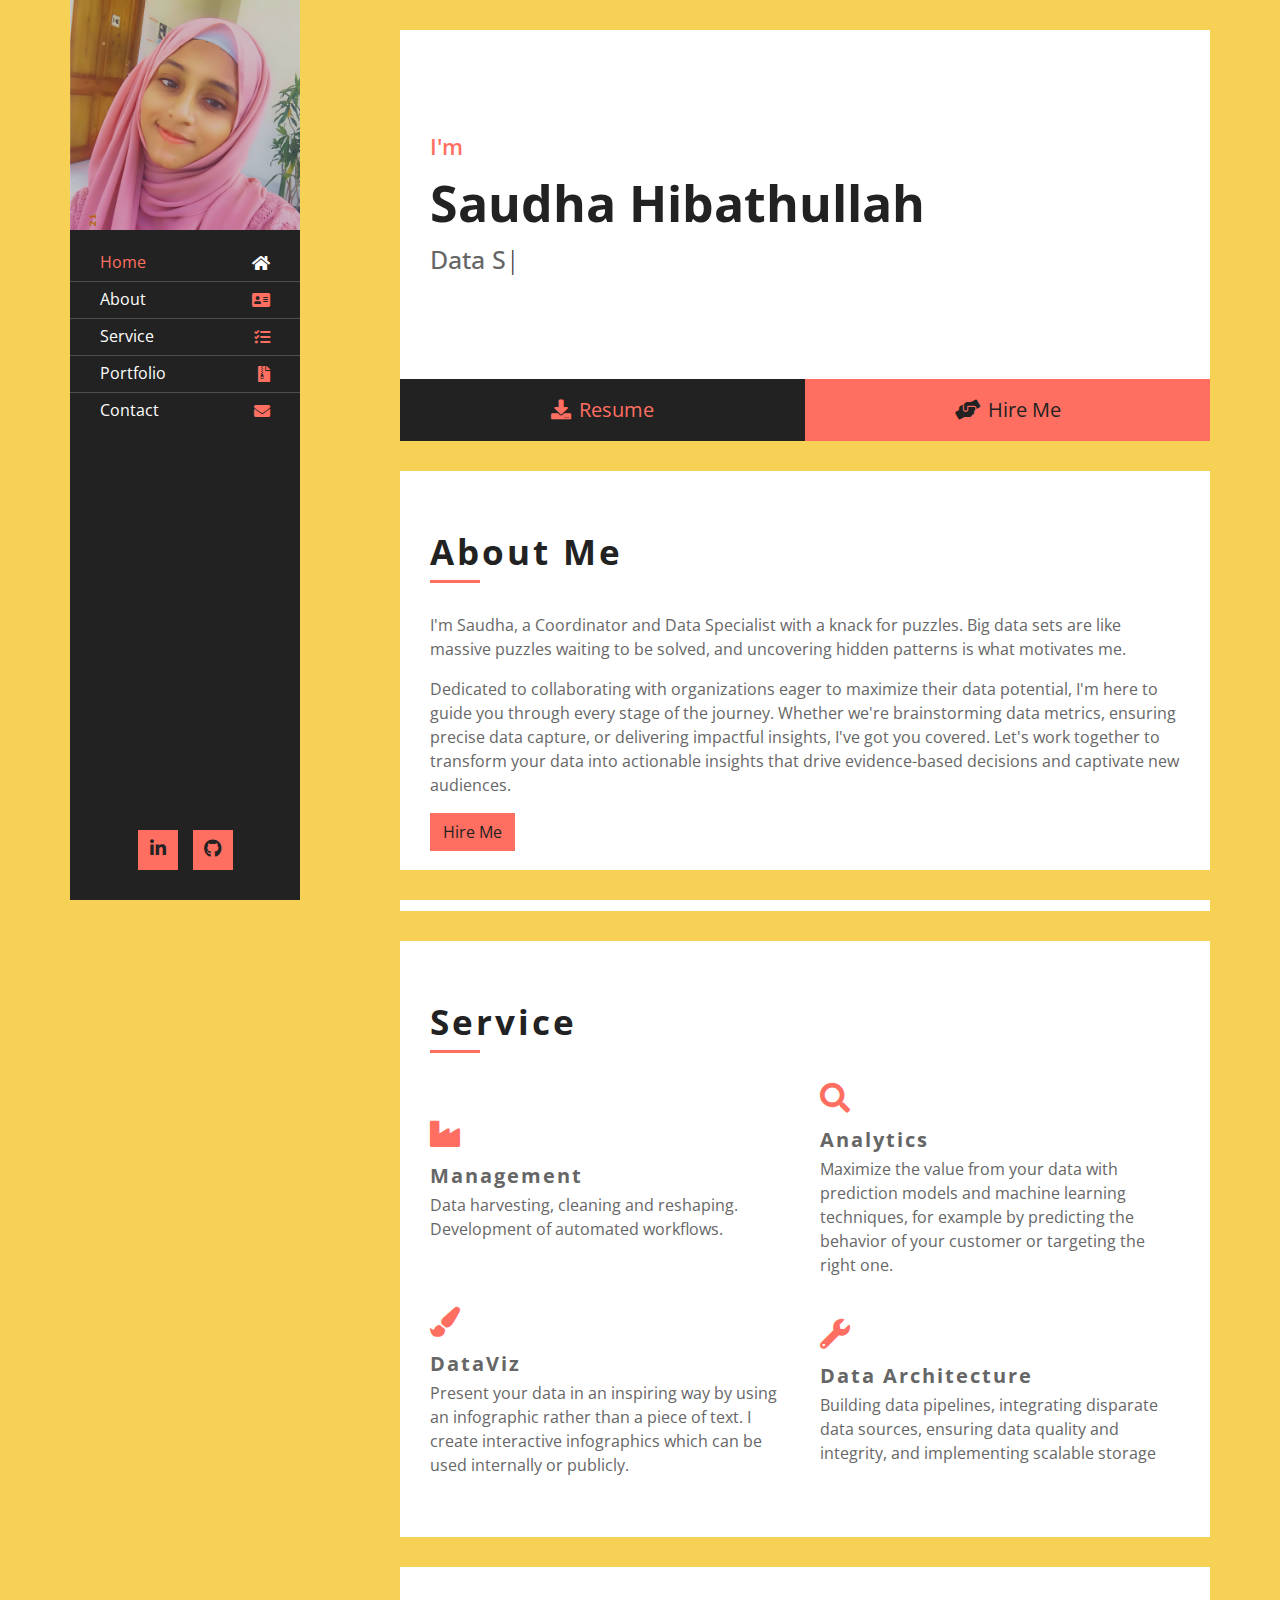
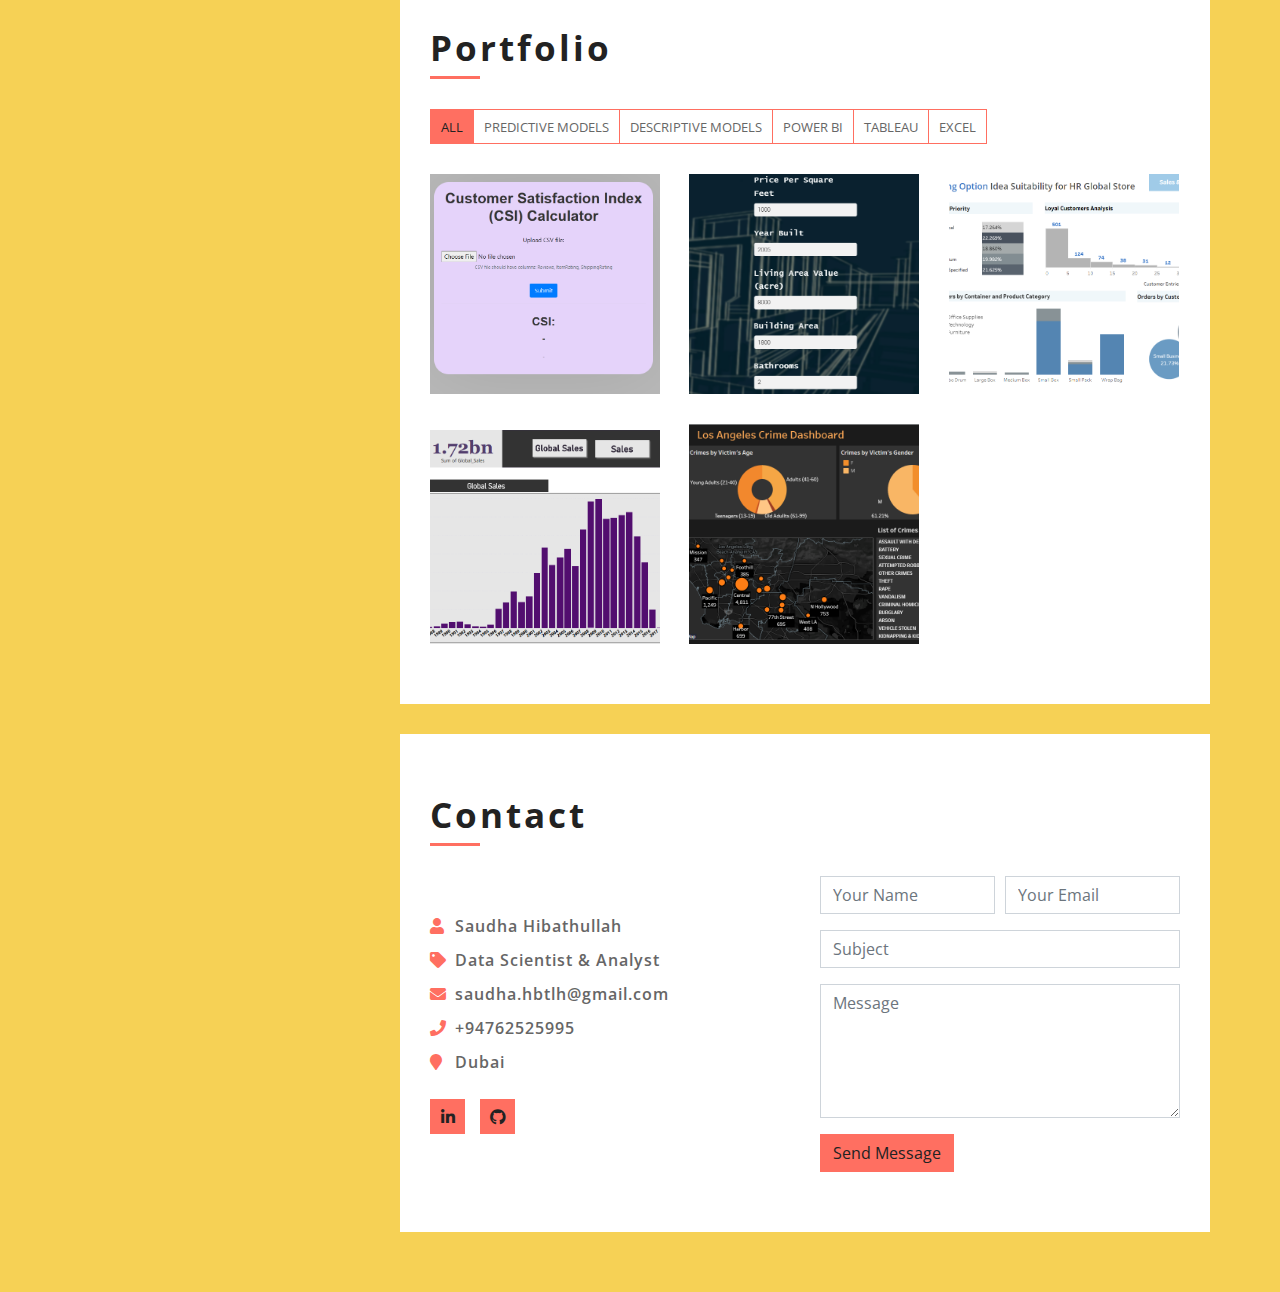
==== commit acf38eff: "Update index.html" ====
--- a/index.html
+++ b/index.html
@@ -243,7 +243,7 @@
                                     <p><i class="fa fa-tag"></i>Data Scientist & Analyst</p>
                                     <p><i class="fa fa-envelope"></i><a href="mailto:saudha.hbtlh@gmail.com">saudha.hbtlh@gmail.com</a></p>
                                     <p><i class="fa fa-phone"></i><a href="tel:+94762525995">+94762525995</a></p>
-                                    <p><i class="fa fa-map-marker"></i>Sri Lanka</p>
+                                    <p><i class="fa fa-map-marker"></i>Dubai</p>
                                     <div class="social">
                                         <a class="btn" href="https://www.linkedin.com/in/saudha-hibathullah-7328602b0/" target="_blank"><i class="fab fa-linkedin-in"></i></a>
                                         <a class="btn" href="https://github.com/saudha-hbtlh" target="_blank"><i class="fab fa-github"></i></a>
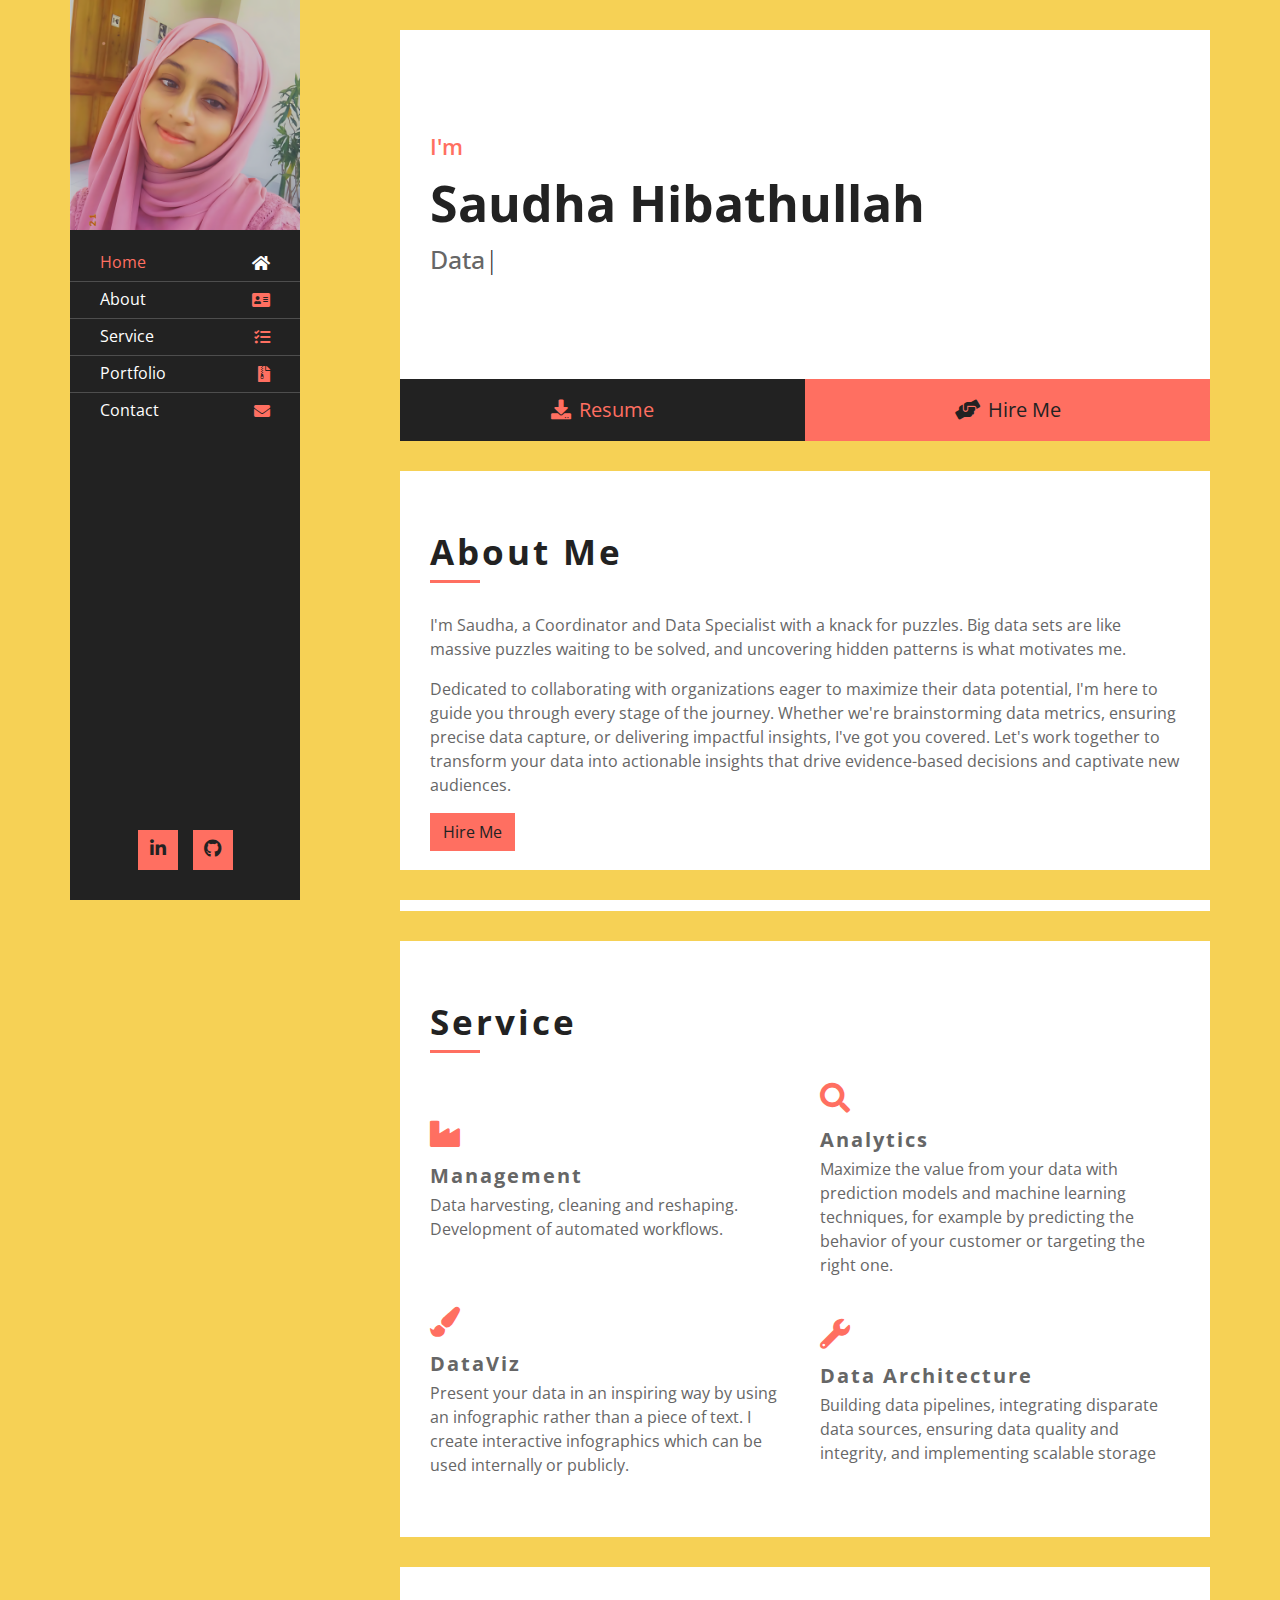
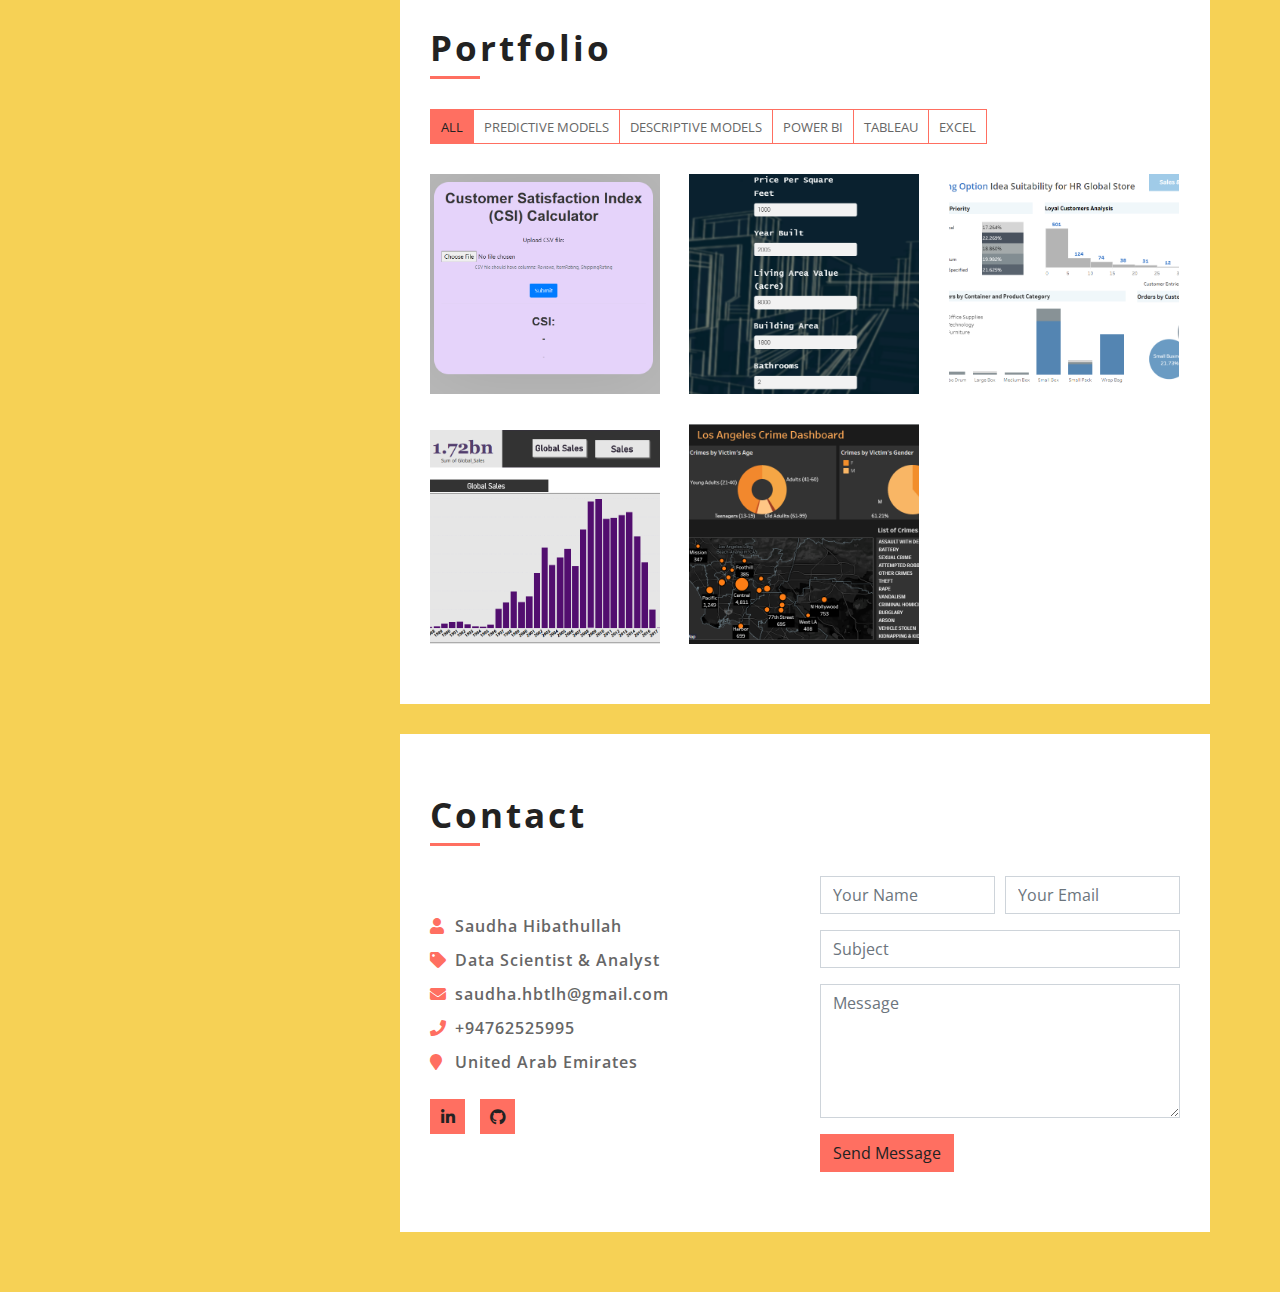
==== commit 7a79b82b: "Update index.html" ====
--- a/index.html
+++ b/index.html
@@ -243,7 +243,7 @@
                                     <p><i class="fa fa-tag"></i>Data Scientist & Analyst</p>
                                     <p><i class="fa fa-envelope"></i><a href="mailto:saudha.hbtlh@gmail.com">saudha.hbtlh@gmail.com</a></p>
                                     <p><i class="fa fa-phone"></i><a href="tel:+94762525995">+94762525995</a></p>
-                                    <p><i class="fa fa-map-marker"></i>Dubai</p>
+                                    <p><i class="fa fa-map-marker"></i>United Arab Emirates</p>
                                     <div class="social">
                                         <a class="btn" href="https://www.linkedin.com/in/saudha-hibathullah-7328602b0/" target="_blank"><i class="fab fa-linkedin-in"></i></a>
                                         <a class="btn" href="https://github.com/saudha-hbtlh" target="_blank"><i class="fab fa-github"></i></a>
